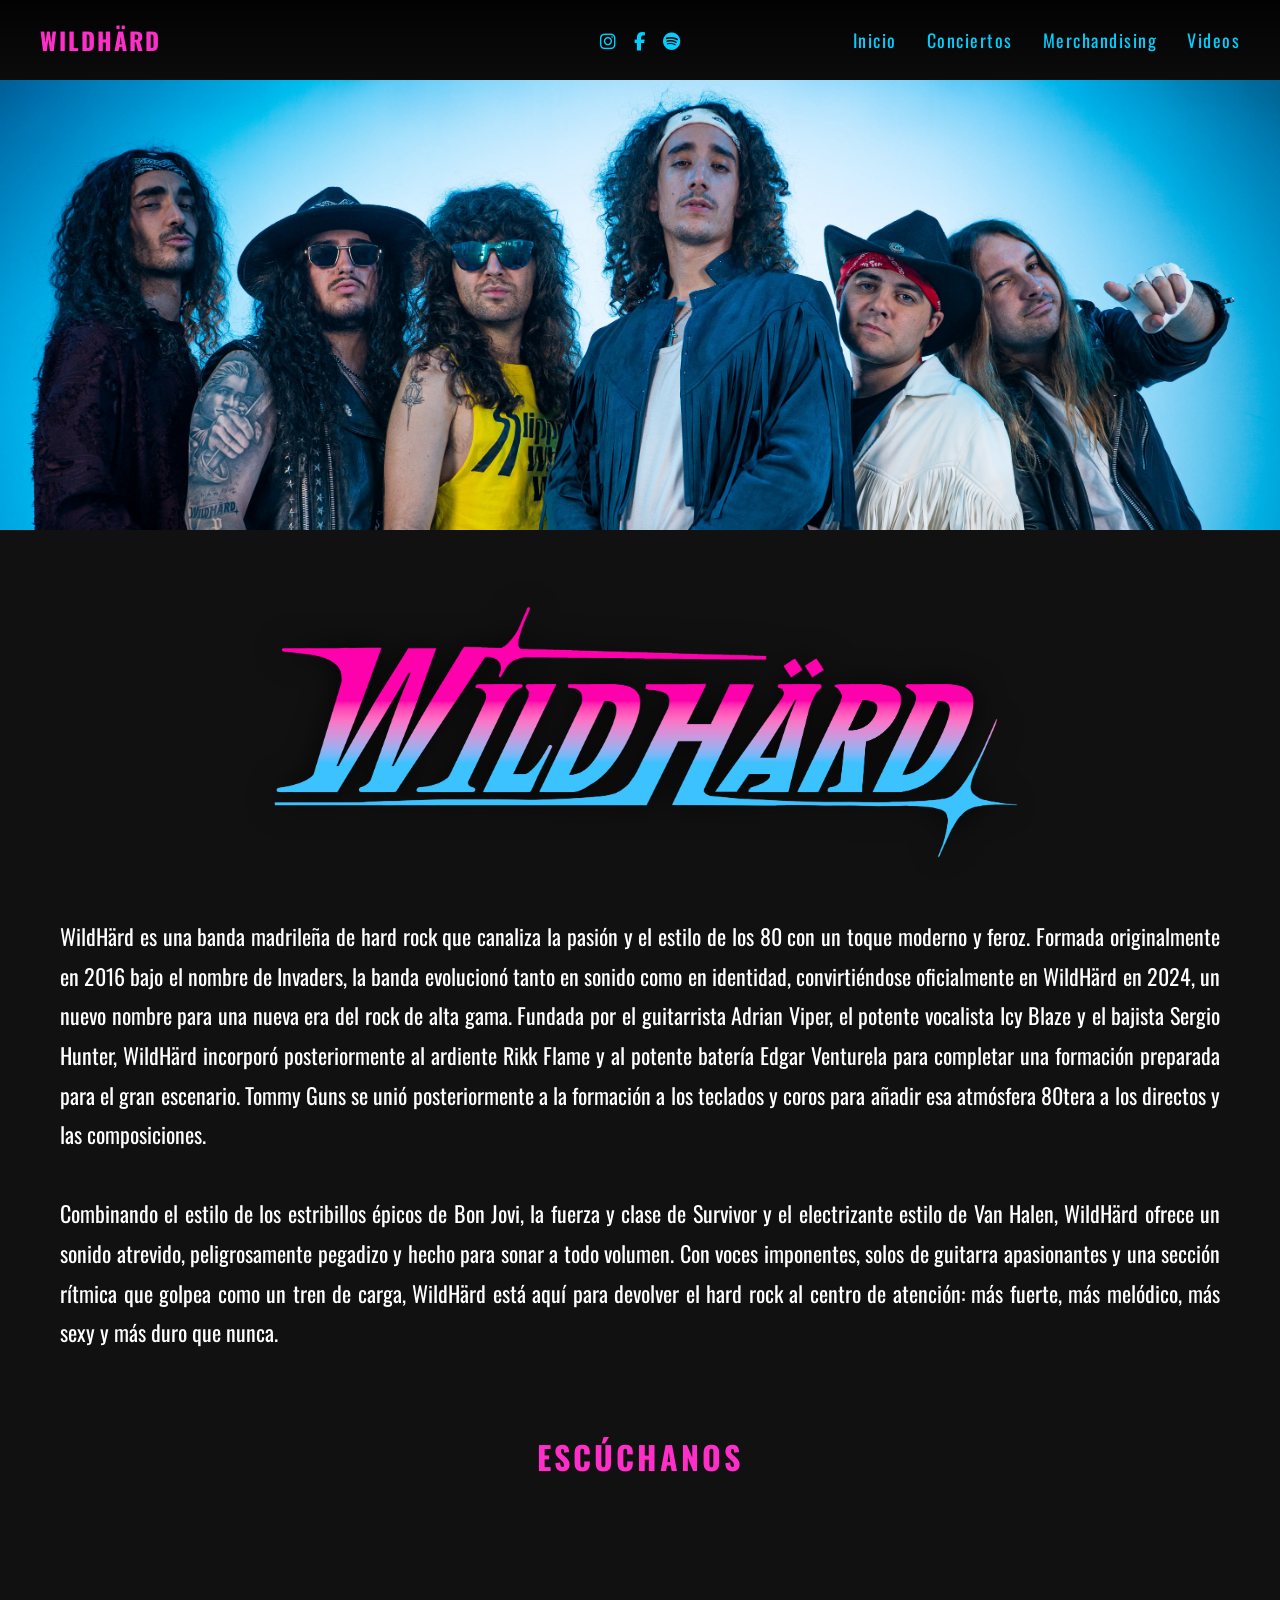
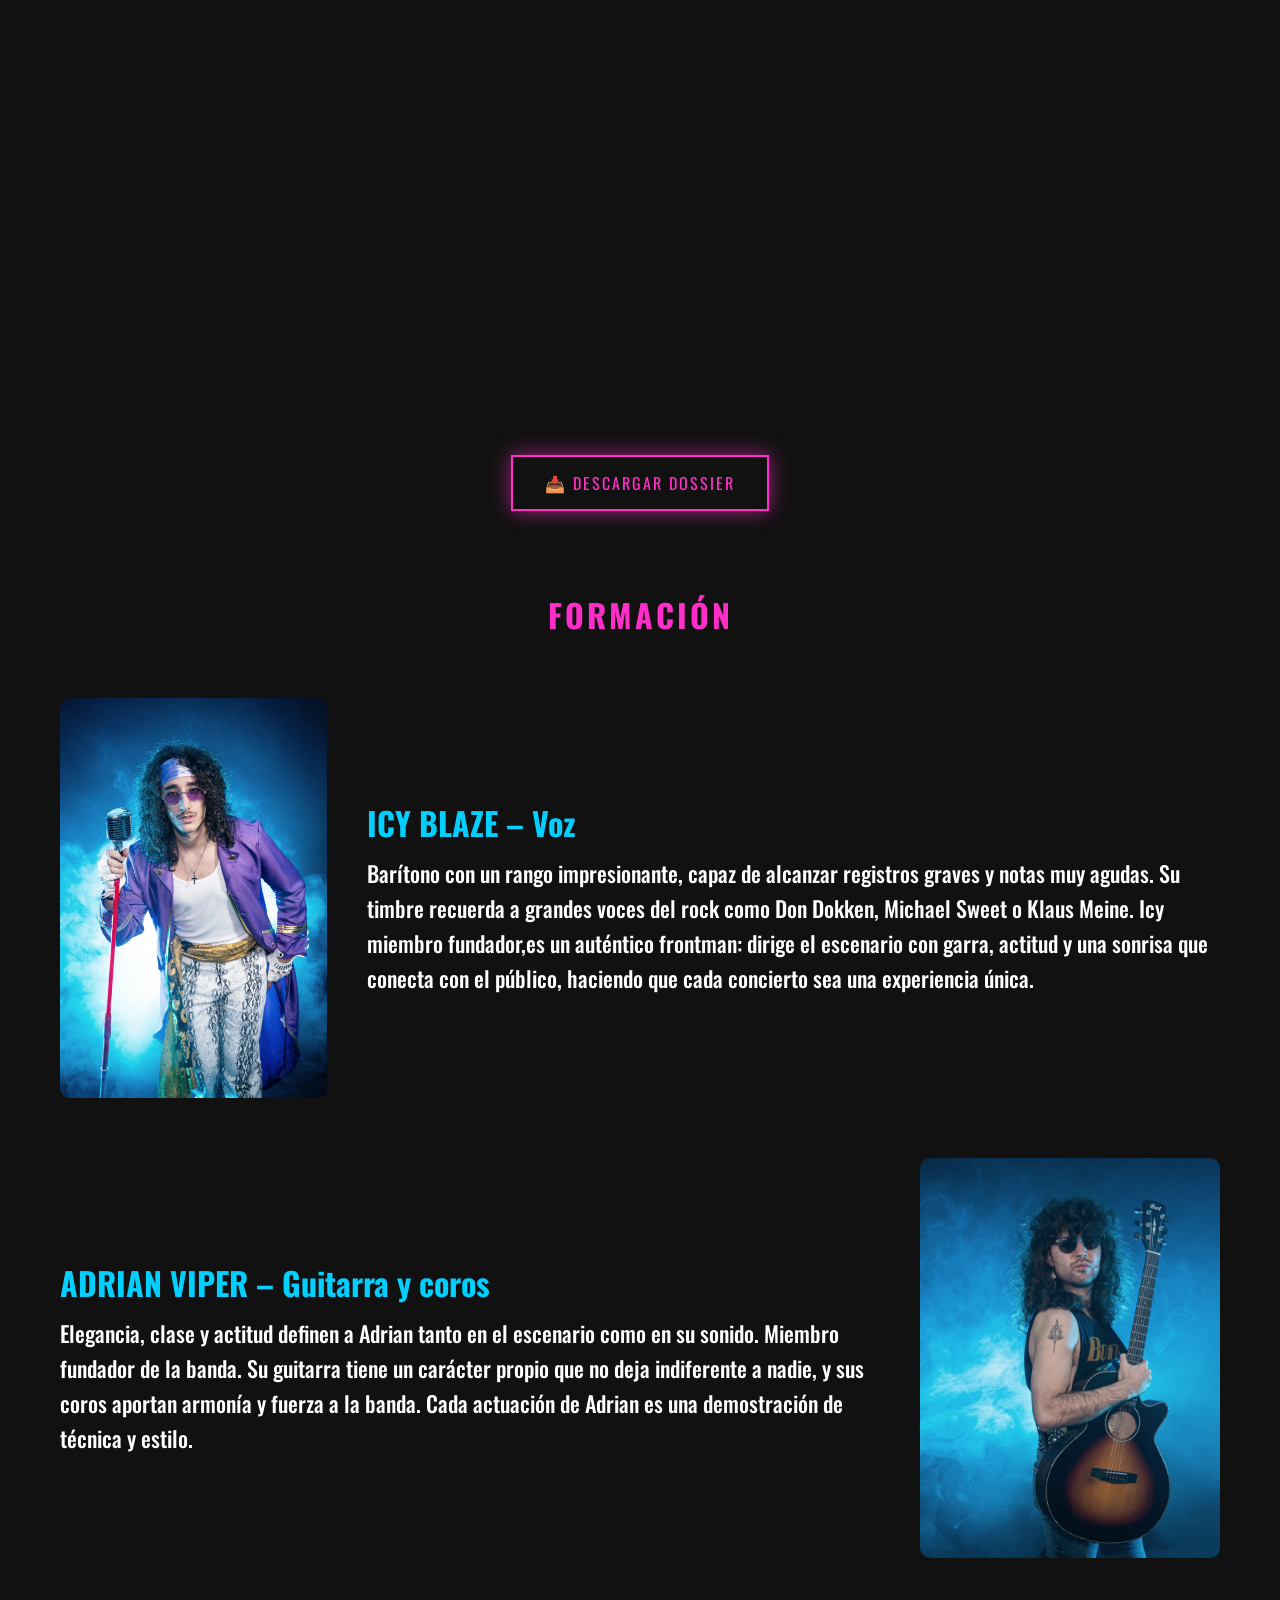
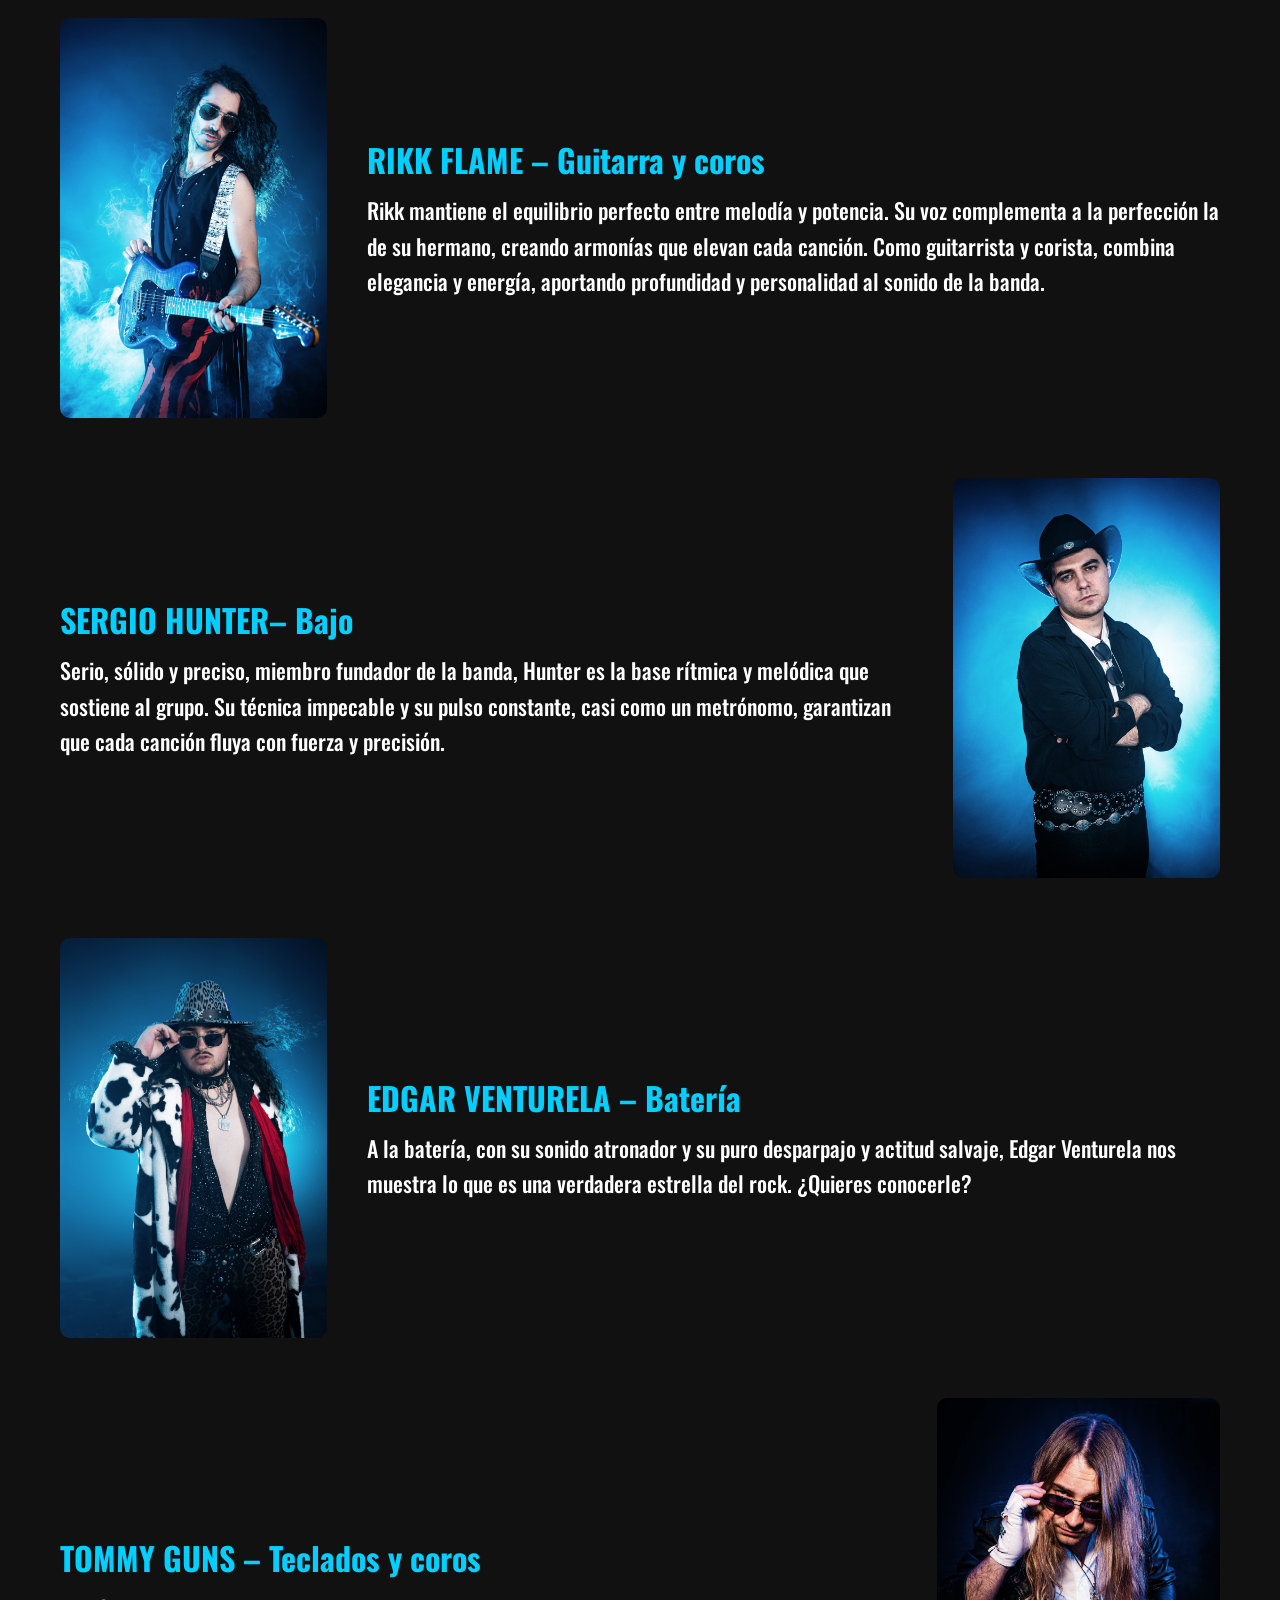
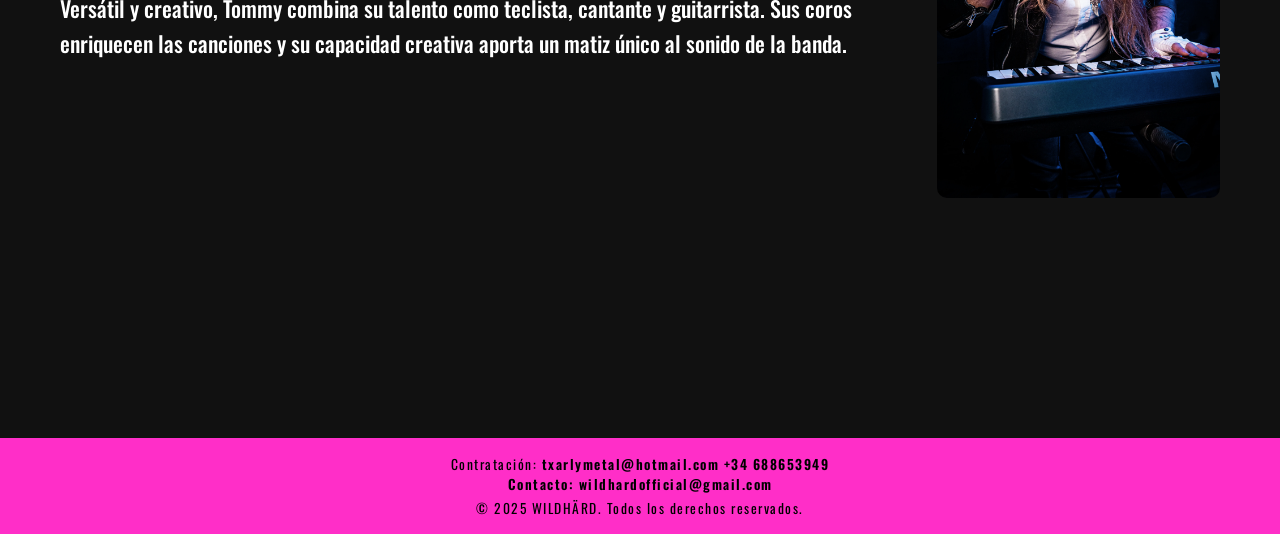
==== index.html @ 647d40c3 "OPTIMIZACIÓN FOTOS" ====
<!DOCTYPE html>
<html lang="es">
<head>
    <meta charset="UTF-8">
    <title>WildHärd | Hard Rock Melódico desde Madrid</title>
    <meta name="description" content="WildHärd es una banda madrileña de hard rock melódico con influencias de los 80. Nuevo álbum LOVE N’ LIES disponible.">
    <meta name="keywords" content="WildHärd, hard rock, rock melódico, banda española, heavy rock">
    <meta name="author" content="WildHärd">
    <meta name="viewport" content="width=device-width, initial-scale=1.0">
    <link rel="stylesheet" href="style.css">
    <link href="https://fonts.googleapis.com/css2?family=Oswald:wght@300;400;600&display=swap" rel="stylesheet">
    <link rel="stylesheet" href="https://cdnjs.cloudflare.com/ajax/libs/font-awesome/6.5.1/css/all.min.css">
</head>
<body>

<header>
     <nav class="navbar">

        <div class="logo">
            <h2>WILDHÄRD</h2>
        </div>

        <div class="nav-socials">
            <a href="https://www.instagram.com/wildhardofficial" target="_blank">
                <i class="fab fa-instagram"></i>
            </a>
            <a href="https://www.facebook.com/wildhardofficial" target="_blank">
                <i class="fab fa-facebook-f"></i>
            </a>
            <a href="https://open.spotify.com/intl-es/artist/3HBIdpcmP59kDYQdPe7354?si=B9BvG4-6R8-o7XlJXfwEGQ" target="_blank">
                <i class="fab fa-spotify"></i>
            </a>
        </div>

        <div class="burger" id="burger">☰</div>

        <ul class="menu" id="menu">
            <li><a href="index.html">Inicio</a></li>
            <li><a href="conciertos.html">Conciertos</a></li>
            <li><a href="tienda.html">Merchandising</a></li>
            <li><a href="videos.html">Videos</a></li>
        </ul>

    </nav>

    <div class="carousel">
        <img src="img\DSC01658.webp" class="active top">
        <img src="img/256_kill.webp">
        <img src="img\DSC01621.webp" class="superior">
    </div>
</header>

<main class="container">
    
    <section class="band-description">
        
        <div class="bandlogo">
            <img src="img/Logo.png" alt="">
        </div>

        <p>
            WildHärd es una banda madrileña de hard rock que canaliza la pasión y el estilo de los 80 
            con un toque moderno y feroz. Formada originalmente en 2016 bajo el nombre de Invaders, 
            la banda evolucionó tanto en sonido como en identidad, convirtiéndose oficialmente en 
            WildHärd en 2024, un nuevo nombre para una nueva era del rock de alta gama.

            Fundada por el guitarrista Adrian Viper, el potente vocalista Icy Blaze y el 
            bajista Sergio Hunter, WildHärd incorporó posteriormente al ardiente 
            Rikk Flame y al potente batería Edgar Venturela para completar una formación 
            preparada para el gran escenario. Tommy Guns se unió posteriormente a la formación a los 
            teclados y coros para añadir esa atmósfera 80tera a los directos y las composiciones.
            <br> <br>

            Combinando el estilo de los estribillos épicos de Bon Jovi, la fuerza y clase de Survivor y el 
            electrizante estilo de Van Halen, WildHärd ofrece un sonido atrevido, peligrosamente
             pegadizo y hecho para sonar a todo volumen. Con voces imponentes, solos de guitarra 
             apasionantes y una sección rítmica que golpea como un tren de carga, WildHärd está 
             aquí para devolver el hard rock al centro de atención: más fuerte, más melódico, más sexy y 
             más duro que nunca.
        </p>
    </section>

<section class="media-section">
    <h2>ESCÚCHANOS</h2>

    <div class="media-embed">
        <iframe 
            src="https://open.spotify.com/embed/album/1ao55RGwqBT262h0ZgyH9s?utm_source=generator"
            frameborder="0"
            allow="autoplay; clipboard-write; encrypted-media; fullscreen; picture-in-picture">
        </iframe>
    </div>
    <a href="img\WILDHÄRD DOSSIER.pdf" class="dossier-btn" target="_blank">
    📥 DESCARGAR DOSSIER
</a>
</section>

    <section class="members">
        <h2>FORMACIÓN</h2>

        <div class="member">
            
            <img src="img/icyblaze.webp" alt="Miembro 1">
            <div class="member-text">
                <h3>ICY BLAZE – Voz</h3>
                <p>Barítono con un rango impresionante, capaz de alcanzar registros graves y 
                    notas muy agudas. Su timbre recuerda a grandes voces del rock como 
                    Don Dokken, Michael Sweet o Klaus Meine. Icy miembro fundador,es un auténtico frontman: 
                    dirige el escenario con garra, actitud y una sonrisa que conecta con el 
                    público, haciendo que cada concierto sea una experiencia única.</p>
            </div>
        </div>

        <div class="member reverse">
            <img src="img/adrianviper.webp" alt="Icy Blaze">
            <div class="member-text">
                <h3>ADRIAN VIPER – Guitarra y coros</h3>
                <p>Elegancia, clase y actitud definen a Adrian tanto en el escenario como en su sonido. 
                    Miembro fundador de la banda. Su guitarra tiene un carácter propio que no deja indiferente a nadie, y sus coros 
                    aportan armonía y fuerza a la banda. Cada actuación de Adrian es una demostración 
                    de técnica y estilo.</p>
            </div>
        </div>

        <div class="member">
            <img src="img/rikkflame.webp" alt="Rikk Flame">
            <div class="member-text">
                <h3>RIKK FLAME – Guitarra y coros</h3>
                <p>Rikk mantiene el equilibrio perfecto entre melodía y potencia. Su voz 
                    complementa a la perfección la de su hermano, creando armonías que 
                    elevan cada canción. Como guitarrista y corista, combina elegancia y 
                    energía, aportando profundidad y personalidad al sonido de la banda.</p>
            </div>
        </div>

        <div class="member reverse">
            <img src="img/sergiohunter.webp" alt="Sergio Hunter">
            <div class="member-text">
                <h3>SERGIO HUNTER– Bajo</h3>
                <p>Serio, sólido y preciso, miembro fundador de la banda, Hunter es la base 
                    rítmica y melódica que sostiene al grupo. Su técnica impecable y su pulso
                    constante, casi como un metrónomo, garantizan que cada canción fluya con 
                    fuerza y precisión.</p>
            </div>
        </div>

         <div class="member">
            <img src="img/edgar.webp" alt="Edgar Venturela">
            <div class="member-text">
                <h3>EDGAR VENTURELA – Batería</h3>
                <p>A la batería, con su sonido atronador y su puro desparpajo y 
                actitud salvaje, Edgar Venturela nos muestra lo que es una verdadera 
                estrella del rock. ¿Quieres conocerle?</p>
            </div>
        </div>

        <div class="member reverse">
            <img src="img/tommyguns.webp" alt="Tommy Guns">
            <div class="member-text">
                <h3>TOMMY GUNS – Teclados y coros</h3>
                <p>Versátil y creativo, Tommy combina su talento como teclista, cantante y 
                    guitarrista. Sus coros enriquecen las canciones y su capacidad creativa
                     aporta un matiz único al sonido de la banda.</p>
            </div>
        </div>

       
    </section>
</main>

<script src="javascript.js"></script>
    <footer class="site-footer">
        <p>
            Contratación: 
            <a href="mailto:txarlymetal@hotmail.com">
                txarlymetal@hotmail.com
            </a>
            <a href="callto:+34 688653949">
                +34 688653949
            </a>
               <br>
             <a href="mailto:wildhardofficial@gmail.com">
                Contacto: wildhardofficial@gmail.com
            </a>
        </p>

        <p class="copyright">
            © 2025 WILDHÄRD. Todos los derechos reservados.
        </p>
    </footer>
    </body>
</html>
---- style.css ----
* {
    margin: 0;
    padding: 0;
    box-sizing: border-box;
}

img {
    max-width: 100%;
    height: auto;
}
body {
    background-color: #111;
    color: #fff;
    font-family: 'Oswald', sans-serif;

}
.container {
    max-width: 1600px;
    margin: 0 auto;
    padding: 20px 60px 60px;
}
/* NAVBAR */
.burger {
    display: none;
    font-size: 26px;
    cursor: pointer;
}
.navbar {
    position: fixed;
    top: 0;
    left: 0;
    width: 100vw;
    height: 80px;
    display: flex;
    align-items: center;
    justify-content: space-between; /* 🔑 CLAVE */
    padding: 0 40px;   /* margen visual a los lados */
    z-index: 1000;
    background: linear-gradient(
        to bottom,
        rgba(0,0,0,0.85),
        rgba(0,0,0,0.3)
    );
}

.navbar.scrolled {
    background: rgba(0,0,0,0.9);
}

header {
    padding-top: 80px;   /* MISMO valor que la navbar */
}
.navbar-logo {
    font-size: 50px;
    font-weight: 600;
    letter-spacing: 3px;
    margin-right: auto; 
    display: flex;
    align-items: center;  
         /* 🔑 lo empuja al extremo izquierdo */
}
.navbar-logo h2 {
             /* 🔑 CLAVE ABSOLUTA */
    font-size: 45px;
    letter-spacing: 3px;
    font-weight: 600;
    color: #f052c6; 
}

/* ===== SOCIAL ICONS NAVBAR ===== */
.nav-socials {
    display: flex;
    gap: 18px;
    position: absolute;
    left: 50%;
    transform: translateX(-50%);
}

.nav-socials a {
    color: #00cfff;
    font-size: 18px;
    transition: transform 0.3s ease, color 0.3s ease;
}

.nav-socials a:hover {
    color: #ff2ec8;
    transform: scale(1.25);
}
.menu {
    list-style: none;
    display: flex;
    gap: 30px;
    margin-left: 0;   /* 🔑 ESTO lo empuja a la derecha */
}

.menu li a {
    font-family: 'Oswald', sans-serif;
    text-decoration: none;
    color: #00cfff;                /* AZUL */
    font-size: 18px;
    letter-spacing: 1.5px;
    transition: color 0.3s ease, text-shadow 0.3s ease;
}

/* HOVER ROSA */
.menu li a:hover {
    color: #ff2ec8;                /* ROSA */
    text-shadow: 0 0 8px rgba(255, 46, 200, 0.8);
}

/* LINK ACTIVO (opcional) */
.menu li a.active {
    color: #ff2ec8;
}

.media-section {
    max-width: 1200px;
    margin: 80px auto;
    text-align: center;
    padding: 0 60px;
}

.media-embed {
    width: 100%;
    max-width: 1100px;
    margin: auto;
}

.media-embed iframe {
    width: 100%;
    height: 480px;
    border-radius: 12px;
    border: none;
}
.dossier-btn {
    display: inline-block;
    margin-top: 30px;
    padding: 14px 32px;
    border: 2px solid #ff2ec8;
    color: #ff2ec8;
    text-decoration: none;
    font-family: 'Oswald', sans-serif;
    letter-spacing: 2px;
    text-transform: uppercase;
    box-shadow: 0 0 20px rgba(255,46,200,0.6);
    transition: all 0.3s ease;
}

.dossier-btn:hover {
    background: #ff2ec8;
    color: #000;
    box-shadow: 0 0 30px rgba(255,46,200,0.9);
}
/* MÓVIL */
@media (max-width: 768px) {
    .media-embed {
    width: 100%;
    max-width: 430px;   /* ⬅️ MÁS ANCHO */
    padding: 0 0px;    /* aire en móviles pequeños */
}

.media-embed iframe {
    width: 230px;
    height: 400px;
    border-radius: 10px;
    border: none;
}

}

/* CAROUSEL */
.carousel {  
    height: 50vh;
    position: relative;
    overflow: hidden;
}

.carousel img {
    position: absolute;
    width: 100%;
    height: 100%;
    object-fit:cover;
    opacity: 0;
    transition: opacity 1s ease-in-out;
}

.carousel img.active {
    opacity: 1;
}
.carousel img.top {
    object-position: center 13%;
    opacity: 1;
}
.superior {
    object-position: center 20%;
    opacity: 1;
}

/* ===== TÍTULO SECCIÓN FORMACIÓN ===== */
.members h2, .media-section h2 {
    text-align: center;
    margin-bottom: 60px;
    font-size: 2rem;
    letter-spacing: 3px;
}


/* BAND DESCRIPTION */
.bandlogo {
    display: flex;
    justify-content: center;
    margin: 20px 30px 30px 40px;
}

.bandlogo img {
    max-width: 900px;   /* ajusta según el tamaño del logo */
    width: 100%;
    height: auto;
    filter: drop-shadow(0 0 15px rgba(0,0,0,0.8));
}

.band-description {
    max-width: 1500px;
    margin: 40px auto;
    text-align: justify;
    font-size: 22px;
    line-height: 1.8;
}

/* MEMBERS */
.members {
    max-width: 1500px;
    margin: 0 auto 100px;
}

.member {
    display: flex;
    align-items: center;
    margin: 60px 0;
    gap: 40px;
    justify-content: center;
}

.member.reverse {
    flex-direction: row-reverse;
}

.member img {
    width: 300px;
    height: 400px;
    object-fit: cover;
    filter: grayscale(20%);
    border-radius: 10px;
    transition: transform 0.4s ease, box-shadow 0.4s ease;
}
/* ===== IMÁGENES MIEMBROS ===== */

/* Hover */
.member img:hover {
    transform: scale(1.07);
    box-shadow: 
        0 0 15px rgba(0, 207, 255, 0.6),
        0 0 30px rgba(255, 46, 200, 0.4);
}

@media (max-width: 768px) {

    .member {
        flex-direction: column;
        text-align: center;
    }

    .member.reverse {
        flex-direction: column;
    }

    .member img {
        width: 220px;
        margin-bottom: 20px;
    }
}

.member-text h3 {
    font-size: 32px;
    margin-bottom: 10px;
     color: #00cfff;
}

.member-text p {
    font-weight: 500;
    line-height: 1.6;
    font-size: 22px;
    
}
/*MOBILE */

@media (max-width: 768px) {
    .member,
    .member.reverse {
        flex-direction: column;
        text-align: center;
    }

    .member img {
        width: 220px;
        height: 220px;
    }


}

/* ===== MERCH ===== */
.merch-section {
    text-align: center;
    margin-bottom: 100px;
}

.merch-grid {
    display: grid;
    grid-template-columns: repeat(3, 1fr);
    gap: 30px;
    margin-top: 40px;
}

.merch-grid a {
    position: relative;  
    display: block;
    overflow: hidden;
    border-radius: 10px;
}
.price {
    position: absolute;
    top: 14px;
    right: 14px;
    background: rgba(0, 0, 0, 0.85);
    color: #ff2ec8;
    font-family: 'Oswald', sans-serif;
    font-size: 0.95rem;
    padding: 6px 12px;
    border: 2px solid #ff2ec8;
    border-radius: 20px;
    letter-spacing: 1px;
    z-index: 3;
    box-shadow: 0 0 10px rgba(255, 46, 200, 0.6);
}
.overlay {
    position: absolute;
    inset: 0;
    background: rgba(0, 0, 0, 0.75);
    display: flex;
    align-items: center;
    justify-content: center;
    color: #ff2ec8;
    font-family: 'Oswald', sans-serif;
    font-size: 1rem;
    letter-spacing: 2px;
    opacity: 0;
    transition: opacity 0.3s ease;
    z-index: 2;
}

/* Hover */
.merch-grid a:hover .overlay {
    opacity: 1;
}
.merch-grid img {
    width: 100%;
    height: 100%;
    object-fit: cover;
    transition: transform 0.4s ease, box-shadow 0.4s ease;
}

/* Hover brutal */
.merch-grid a:hover img {
    transform: scale(1.08);
    box-shadow:
        0 0 20px rgba(255, 46, 200, 0.6),
        0 0 35px rgba(0, 207, 255, 0.4);
}

/* Responsive */
@media (max-width: 1024px) {
    .merch-grid {
        grid-template-columns: repeat(2, 1fr);
    }
}

@media (max-width: 600px) {
    .merch-grid {
        grid-template-columns: 1fr;
    }
}

/* ===== VIDEOS ===== */
.video-section {
    text-align: center;
    margin-bottom: 100px;
}

.video-grid {
    display: grid;
    grid-template-columns: repeat(3, 1fr);
    gap: 30px;
    margin-top: 40px;
}

.video-card {
    position: relative;
    overflow: hidden;
    cursor: pointer;
    transition: transform 0.3s ease, box-shadow 0.3s ease;
}

.video-card img {
    width: 100%;
    display:flex;
    transition: transform 0.3s ease;
}

.video-card:hover img {
    transform: scale(1.05);
    box-shadow: 0 0 20px rgba(255, 0, 150, 0.6); /* efecto glow rosa/rockero */
}

.video-card a{
    text-decoration: none
}

.video-card p {
    text-align: center;
    margin-top: 0.5rem;
    font-weight: 500;
    color: #fff;
    text-decoration: none;
}
/* Responsive */
@media (max-width: 1024px) {
    .video-grid { grid-template-columns: repeat(2, 1fr); }
}
@media (max-width: 600px) {
    .video-grid { grid-template-columns: 1fr; }
}


/* ===== FOOTER ===== */
/* ===== FOOTER FULL WIDTH ===== */
.site-footer {
    width: 100%;
    background: #ff2ec8;
    color: #000;
    text-align: center;
    padding: 12px 10px;      /* más fino */
    font-family: 'Oswald', sans-serif;
    letter-spacing: 1.5px;
    margin-top: 80px;
}

.site-footer p {
    margin: 4px 0;          /* menos aire vertical */
    font-size: 0.85rem;
}

.site-footer a {
    color: #000;
    font-weight: 600;
    text-decoration: none;
    transition: color 0.3s ease, text-shadow 0.3s ease;
}

.site-footer a:hover {
    color: #fff;
    text-shadow: 0 0 6px rgba(255, 255, 255, 0.6);
    box-shadow: 0 -2px 15px rgba(255, 46, 200, 0.6);
}
/* MOBILE NAV */
@media (max-width: 768px) {
    .menu {
        position: absolute;
        top: 100%;
        right: 0;
        width: 100%;
        background: #000;
        flex-direction: column;
        align-items: center;
        gap: 20px;
        padding: 30px 0;
        display: none;
    }

    .menu.active {
        display: flex;
    }

    .burger {
        display: block;
        margin-left: auto;
    }
      .nav-socials {
        display: flex !important;
        gap: 15px;
        margin-left: 10vw;
    }
}
@media (max-width: 1024px) {
    .logo h2 {
        font-size: 34px;
    }

    .menu {
        gap: 20px;
    }

    .menu li a {
        font-size: 16px;
    }

    .nav-socials a {
        font-size: 18px;
    }
}
@media (max-width: 768px) {

    .navbar {
        padding: 0 20px;
    }

    /* Ocultamos menú y redes */
    .menu,
    .nav-socials {
        display: none;
    }

    /* Burger visible */
    .burger {
        display: block;
        margin-left: auto;
        font-size: 28px;
        color: #00cfff;
        cursor: pointer;
    }

    .logo h2 {
        font-size: 30px;
    }

    /* MENU DESPLEGABLE */
    .menu.active {
        position: absolute;
        top: 80px;
        left: 0;
        width: 100%;
        background: rgba(0,0,0,0.95);
        flex-direction: column;
        align-items: center;
        gap: 20px;
        padding: 30px 0;
        display: flex;
    }

    .menu.active + .nav-socials {
        display: flex;
        justify-content: center;
        gap: 25px;
        padding-bottom: 20px;
    }
}
/* CONCIERTOS */
.concert-grid {
    display: grid;
    grid-template-columns: repeat(3, 1fr);
    gap: 30px;
}

.concert-card {
    position: relative;
    background: #111;
    overflow: hidden;
    border-radius: 6px;
    aspect-ratio: 2 / 3;   /* 🔑 MISMO FORMATO CARTEL */
    transition: transform 0.4s ease, box-shadow 0.4s ease;

}
.concert-link {
    text-decoration: none;
    color: inherit;
}
/* Overlay */
.concert-overlay {
    position: absolute;
    inset: 0;
    background: rgba(0, 0, 0, 0.75);
    display: flex;
    align-items: center;
    justify-content: center;
    opacity: 0;
    transition: opacity 0.3s ease;
}

/* Texto */
.concert-overlay span {
    padding: 14px 28px;
    border: 2px solid #ff2ec8;
    color: #ff2ec8;
    font-family: 'Oswald', sans-serif;
    letter-spacing: 2px;
    font-size: 1rem;
    text-transform: uppercase;
    box-shadow: 0 0 15px rgba(255, 46, 200, 0.6);
    background: rgba(0,0,0,0.6);
}

/* Hover */
.concert-card:hover .concert-overlay {
    opacity: 1;
}
.concert-card img {
    width: 100%;
    height: 100%;
    object-fit: cover;
    display: block;
}
.concert-card:hover {
    transform: scale(1.05);
    box-shadow: 0 20px 40px rgba(0,0,0,0.7);
}
.album-info {
    max-width: 900px;
    margin: 0 auto 30px;
    text-align: center;
    color: #eaeaea;
    font-size: 1.2rem;
    line-height: 1.8;
}

.album-info p {
    margin-bottom: 20px;
}

.album-info a {
    color: #00cfff;
    text-decoration: none;
    font-weight: 600;
    transition: color 0.3s ease;
}

.album-info a:hover {
    color: #ff2ec8;
}

.album-info .highlight {
    font-size: 1.1rem;
    font-weight: 600;
    color: #ffffff;
}
/* ===== H1 ROSA (TODAS LAS PÁGINAS) ===== */
h1,h2 {
    color: #ff2ec8;
    font-family: 'Oswald', sans-serif;
    letter-spacing: 2px;
}
/* LOVE N' LIES resaltado dentro del texto */
.album-name {
    font-weight: 700;
    background: linear-gradient(90deg, #ff2ec8, #00cfff);
    -webkit-background-clip: text;
    -webkit-text-fill-color: transparent;
}

/* Línea separadora con glow */
.glow-divider {
    width: 120px;
    height: 3px;
    margin: 25px auto 35px;
    background: linear-gradient(90deg, #ff2ec8, #00cfff);
    box-shadow: 0 0 15px rgba(255, 46, 200, 0.8);
    border-radius: 10px;
}

@media (max-width: 1024px) {
    .concert-grid {
        grid-template-columns: repeat(2, 1fr);
    }

    .concert-card img {
        height: 380px;
    }
}
@media (max-width: 600px) {
    .concert-grid {
        grid-template-columns: 1fr;
    }

    .concert-card img {
        height: 320px;
    }
}
@media (max-width: 600px) {
    .album-info {
        font-size: 0.95rem;
        padding: 0 10px;
    }

    .album-info .highlight {
        font-size: 1rem;
    }
}
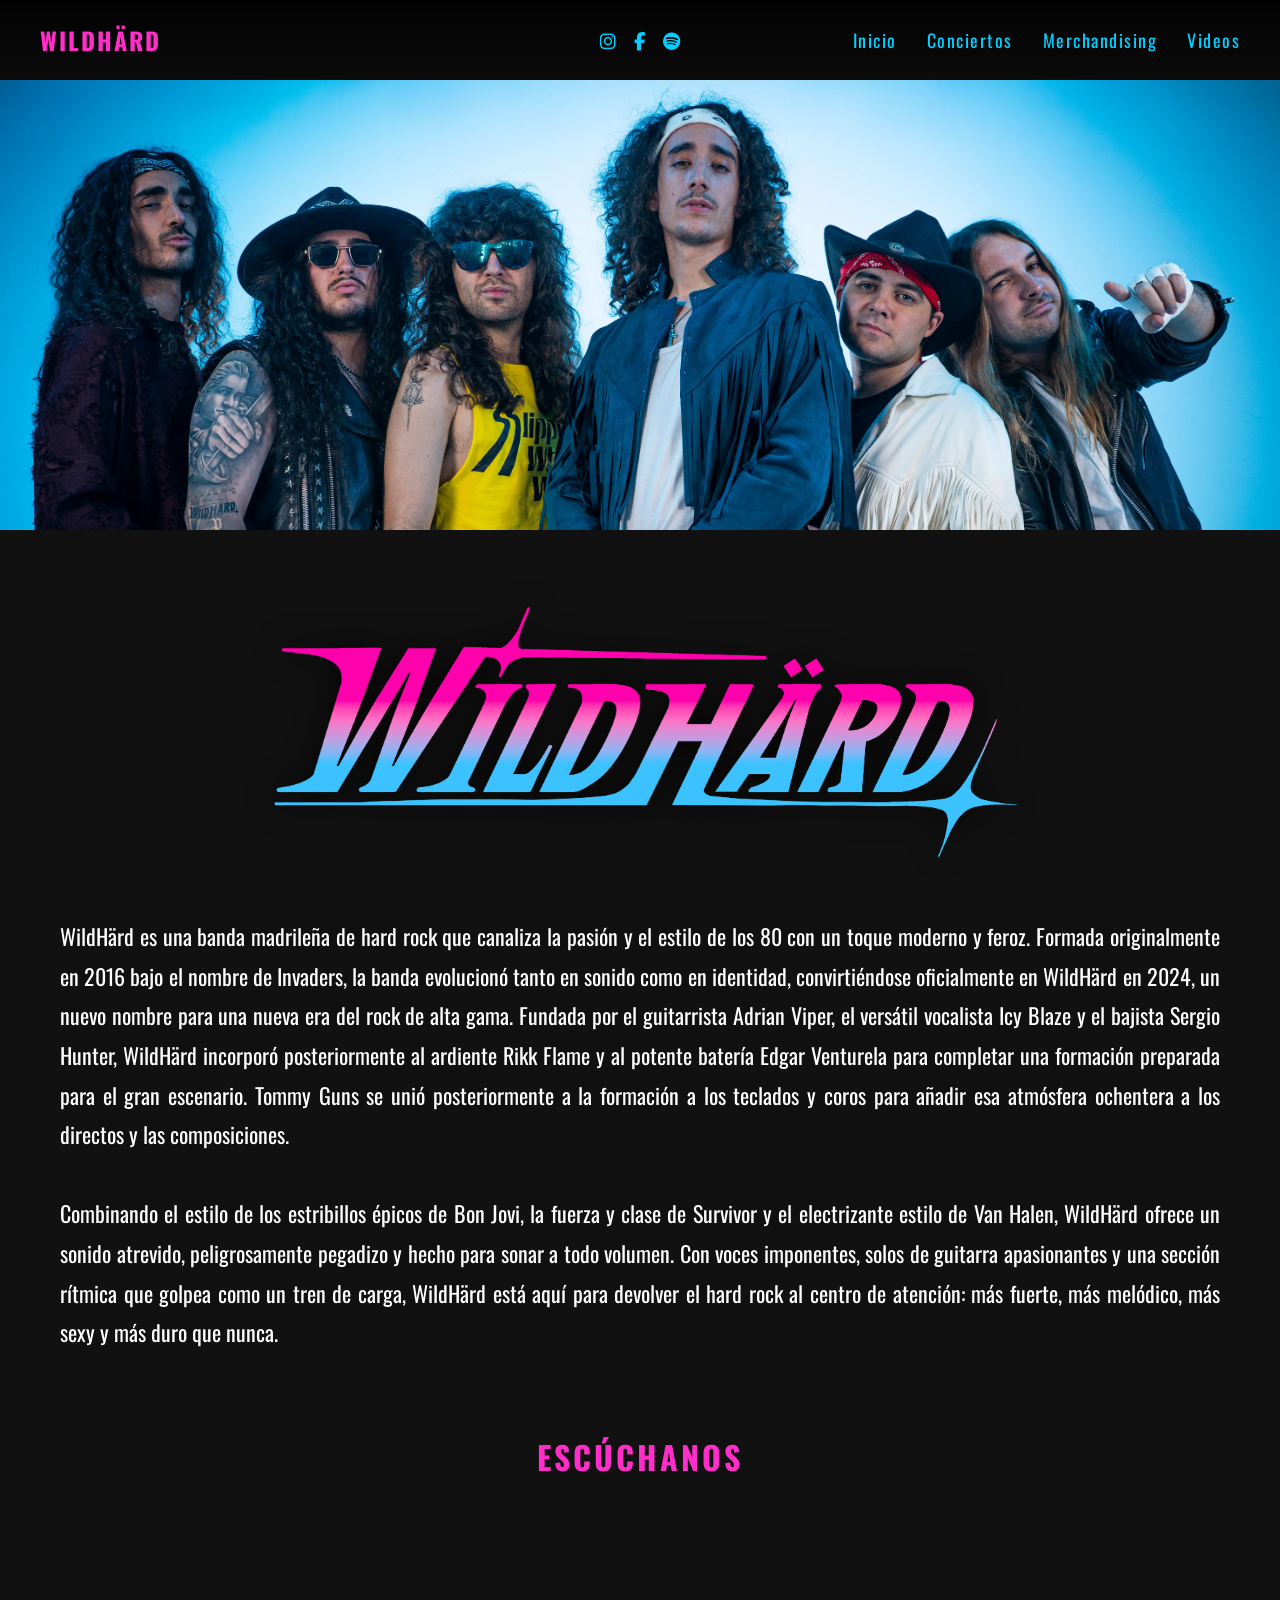
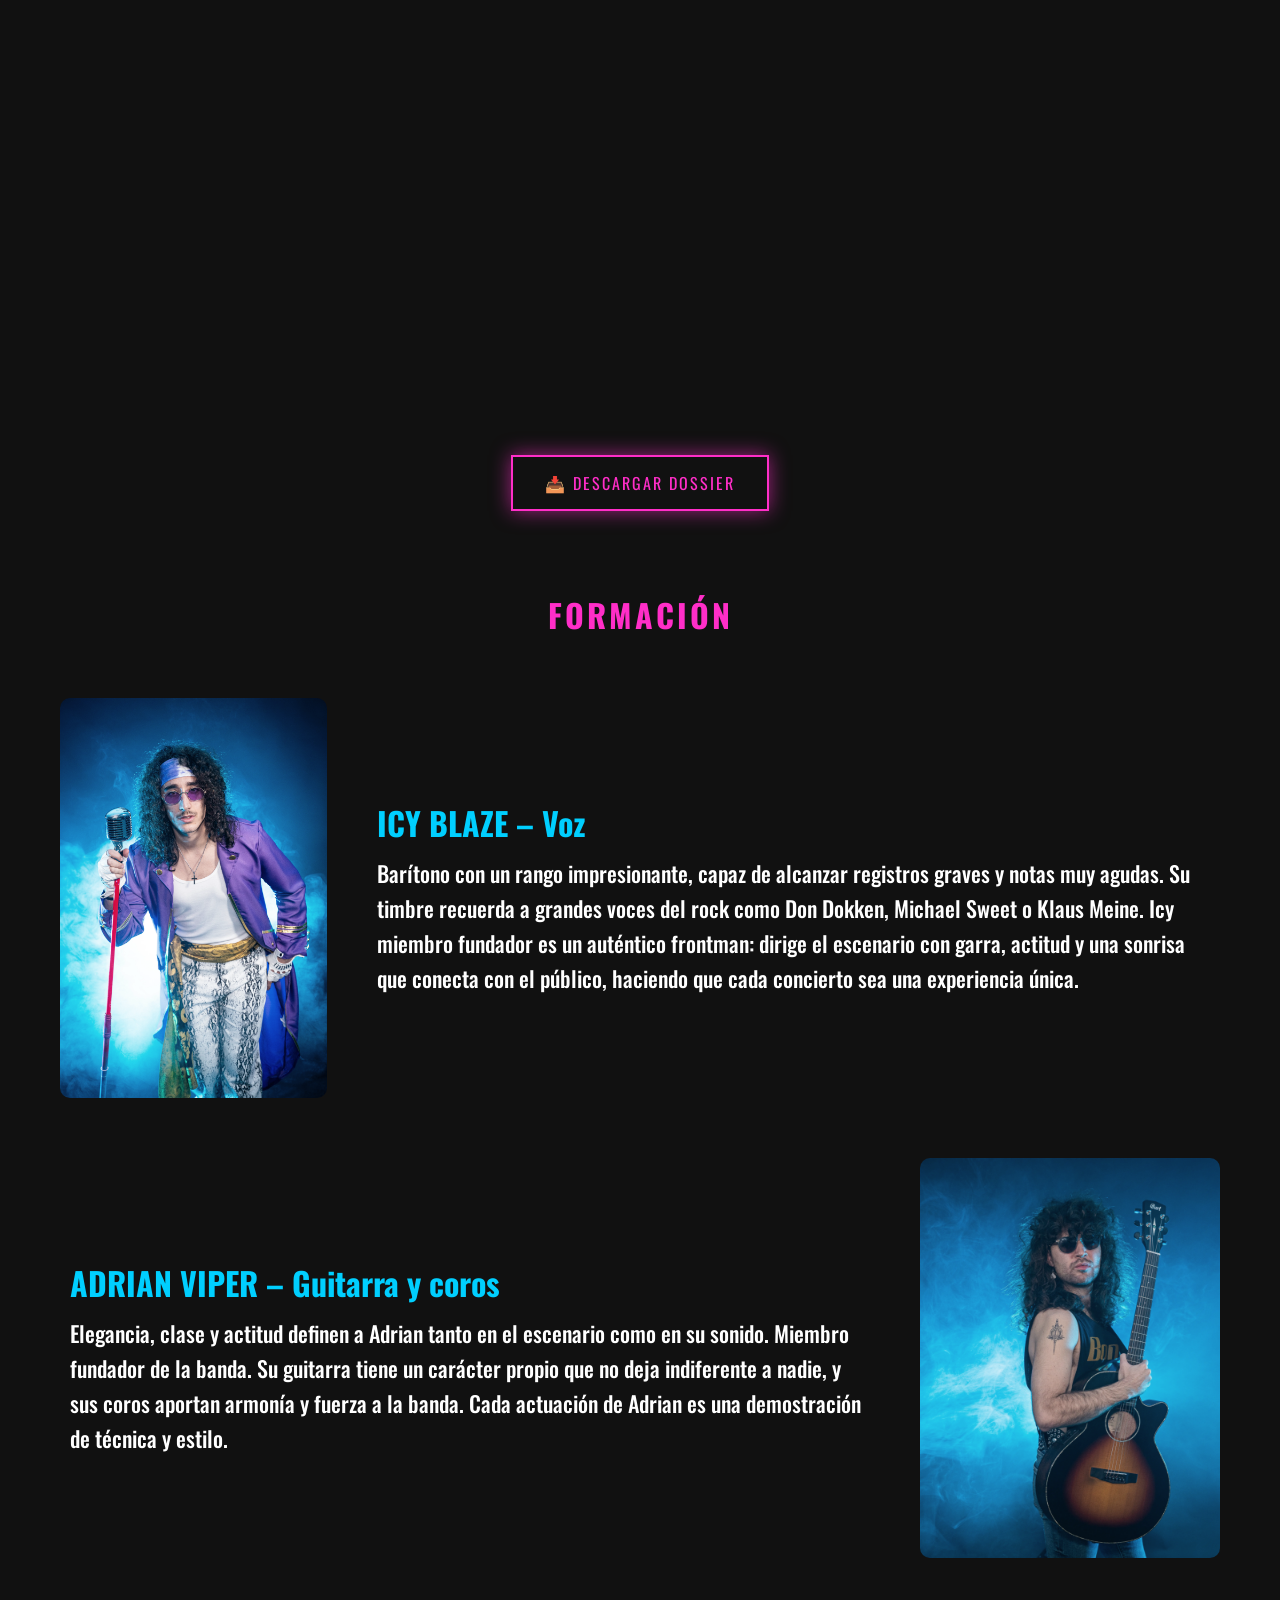
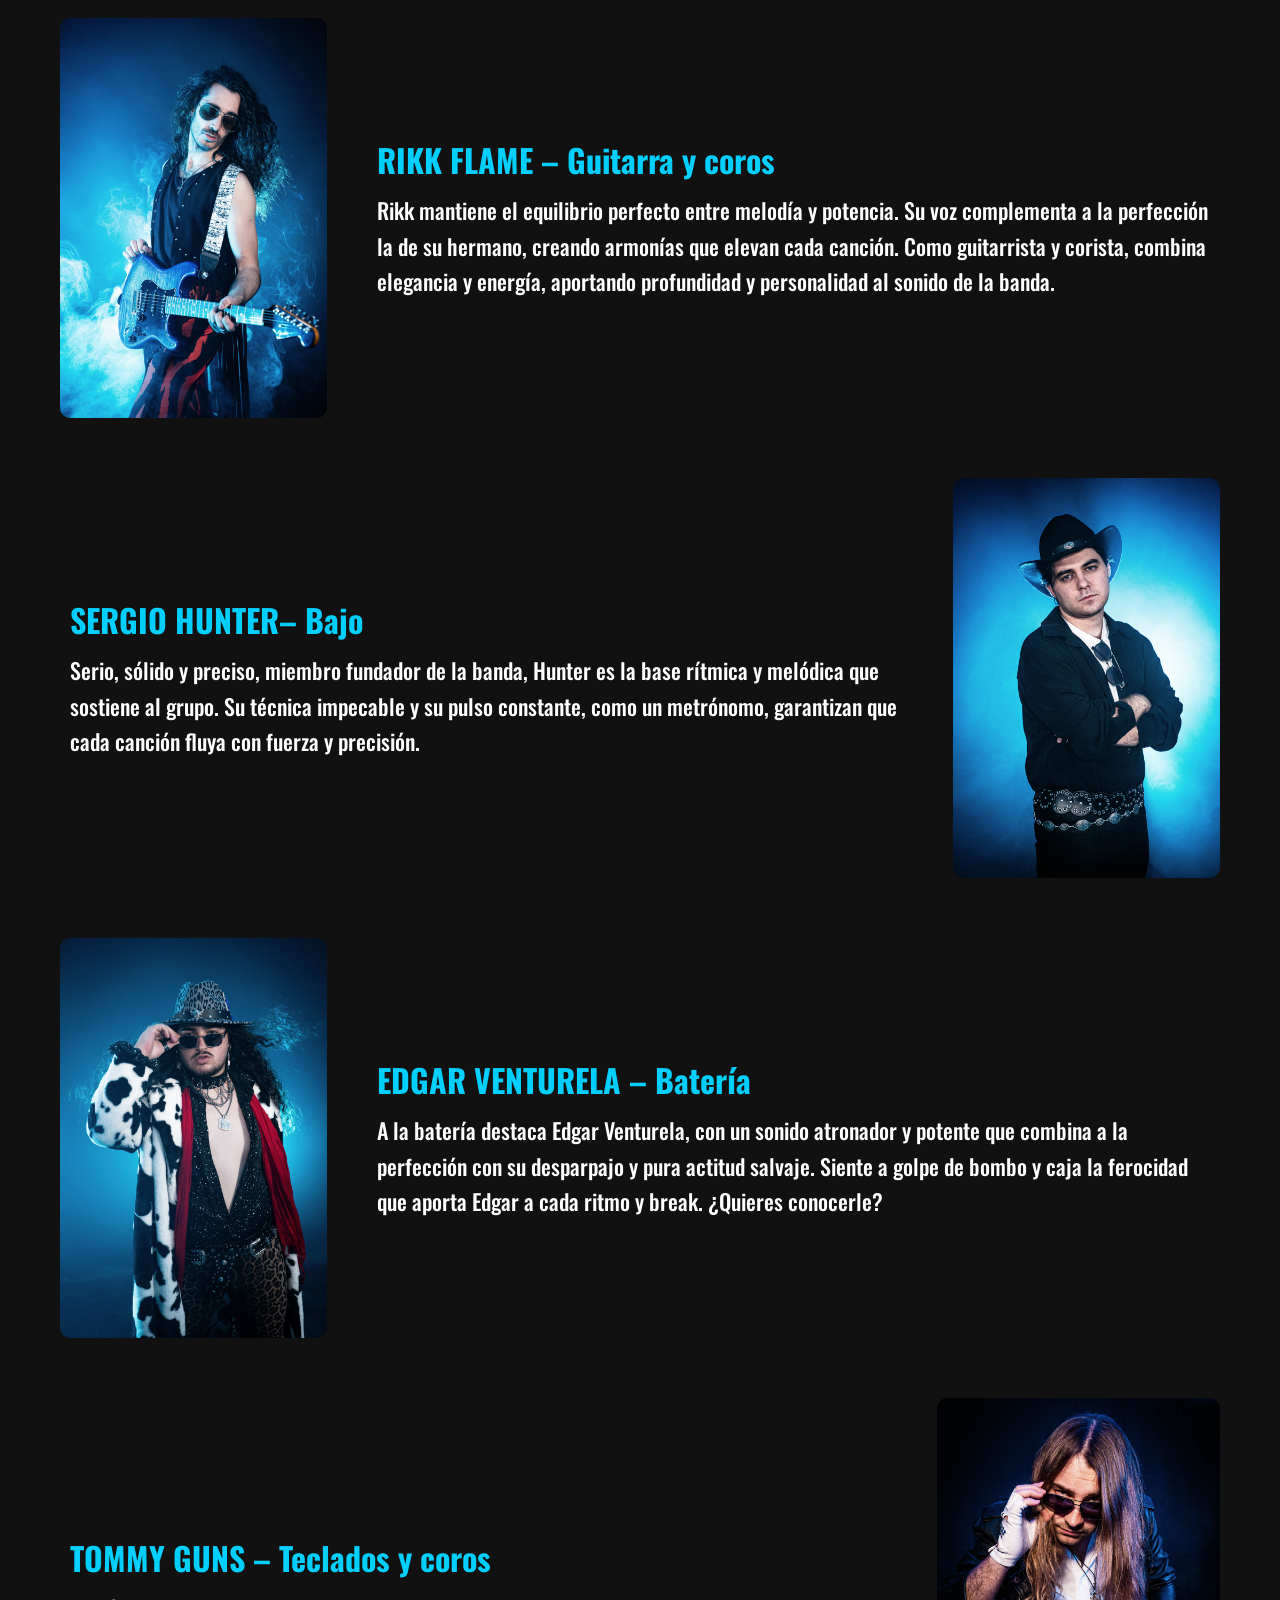
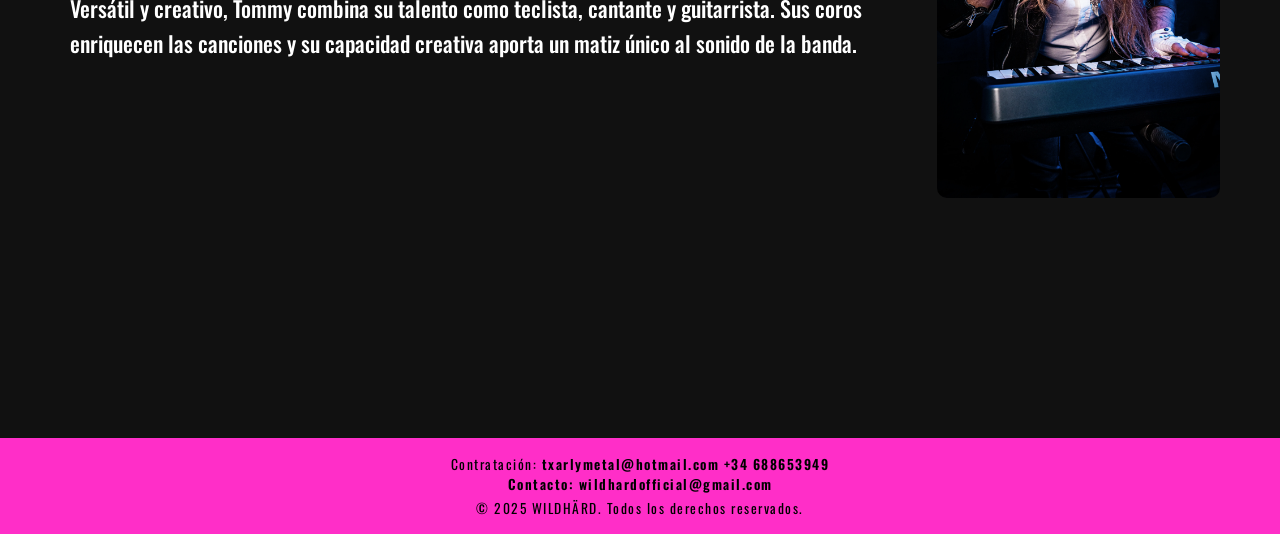
==== commit 8f2ba171: "cambios icono y ortografia y enlaces de los miembros" ====
--- a/index.html
+++ b/index.html
@@ -2,7 +2,7 @@
 <html lang="es">
 <head>
     <meta charset="UTF-8">
-    <title>WildHärd | Hard Rock Melódico desde Madrid</title>
+    <title>WildHärd Official Site | Hard Rock Melódico desde Madrid</title>
     <meta name="description" content="WildHärd es una banda madrileña de hard rock melódico con influencias de los 80. Nuevo álbum LOVE N’ LIES disponible.">
     <meta name="keywords" content="WildHärd, hard rock, rock melódico, banda española, heavy rock">
     <meta name="author" content="WildHärd">
@@ -27,7 +27,7 @@
             <a href="https://www.facebook.com/wildhardofficial" target="_blank">
                 <i class="fab fa-facebook-f"></i>
             </a>
-            <a href="https://open.spotify.com/intl-es/artist/3HBIdpcmP59kDYQdPe7354?si=B9BvG4-6R8-o7XlJXfwEGQ" target="_blank">
+            <a href="https://open.spotify.com/intl-es/artist/3HBIdpcmP59kDYQdPe7354?si=cLyb7bf_Ti2U7myqOc367A" target="_blank">
                 <i class="fab fa-spotify"></i>
             </a>
         </div>
@@ -64,11 +64,11 @@
             la banda evolucionó tanto en sonido como en identidad, convirtiéndose oficialmente en 
             WildHärd en 2024, un nuevo nombre para una nueva era del rock de alta gama.
 
-            Fundada por el guitarrista Adrian Viper, el potente vocalista Icy Blaze y el 
+            Fundada por el guitarrista Adrian Viper, el versátil vocalista Icy Blaze y el 
             bajista Sergio Hunter, WildHärd incorporó posteriormente al ardiente 
             Rikk Flame y al potente batería Edgar Venturela para completar una formación 
             preparada para el gran escenario. Tommy Guns se unió posteriormente a la formación a los 
-            teclados y coros para añadir esa atmósfera 80tera a los directos y las composiciones.
+            teclados y coros para añadir esa atmósfera ochentera a los directos y las composiciones.
             <br> <br>
 
             Combinando el estilo de los estribillos épicos de Bon Jovi, la fuerza y clase de Survivor y el 
@@ -90,29 +90,31 @@
             allow="autoplay; clipboard-write; encrypted-media; fullscreen; picture-in-picture">
         </iframe>
     </div>
-    <a href="img\WILDHÄRD DOSSIER.pdf" class="dossier-btn" target="_blank">
-    📥 DESCARGAR DOSSIER
-</a>
+         <a href="img\WILDHÄRD DOSSIER.pdf" class="dossier-btn" target="_blank">
+            📥 DESCARGAR DOSSIER
+        </a>
 </section>
 
     <section class="members">
         <h2>FORMACIÓN</h2>
 
+        <a href="https://www.youtube.com/@IcyBlazeofficial" target="_blank" class="member-link">
         <div class="member">
-            
-            <img src="img/icyblaze.webp" alt="Miembro 1">
+            <img src="img/icyblaze.webp" alt="Icy Blaze">
             <div class="member-text">
                 <h3>ICY BLAZE – Voz</h3>
                 <p>Barítono con un rango impresionante, capaz de alcanzar registros graves y 
                     notas muy agudas. Su timbre recuerda a grandes voces del rock como 
-                    Don Dokken, Michael Sweet o Klaus Meine. Icy miembro fundador,es un auténtico frontman: 
+                    Don Dokken, Michael Sweet o Klaus Meine. Icy miembro fundador es un auténtico frontman: 
                     dirige el escenario con garra, actitud y una sonrisa que conecta con el 
                     público, haciendo que cada concierto sea una experiencia única.</p>
             </div>
         </div>
-
+        </a>
+
+       <a href="https://www.instagram.com/adrianviper_/" target="_blank" class="member-link">
         <div class="member reverse">
-            <img src="img/adrianviper.webp" alt="Icy Blaze">
+            <img src="img/adrianviper.webp" alt="Adrian Viper">
             <div class="member-text">
                 <h3>ADRIAN VIPER – Guitarra y coros</h3>
                 <p>Elegancia, clase y actitud definen a Adrian tanto en el escenario como en su sonido. 
@@ -121,39 +123,49 @@
                     de técnica y estilo.</p>
             </div>
         </div>
-
+       </a> 
+
+    <a href="https://www.youtube.com/@rikkflame" target="_blank" class="member-link">
         <div class="member">
             <img src="img/rikkflame.webp" alt="Rikk Flame">
             <div class="member-text">
-                <h3>RIKK FLAME – Guitarra y coros</h3>
-                <p>Rikk mantiene el equilibrio perfecto entre melodía y potencia. Su voz 
-                    complementa a la perfección la de su hermano, creando armonías que 
-                    elevan cada canción. Como guitarrista y corista, combina elegancia y 
-                    energía, aportando profundidad y personalidad al sonido de la banda.</p>
-            </div>
-        </div>
-
+            <h3>RIKK FLAME – Guitarra y coros</h3>
+                <p>
+                Rikk mantiene el equilibrio perfecto entre melodía y potencia. Su voz 
+                complementa a la perfección la de su hermano, creando armonías que 
+                elevan cada canción. Como guitarrista y corista, combina elegancia y 
+                energía, aportando profundidad y personalidad al sonido de la banda.
+              </p>
+            </div>
+        </div>
+    </a>
+
+    <a href="" target="_blank" class="member-link">
         <div class="member reverse">
             <img src="img/sergiohunter.webp" alt="Sergio Hunter">
             <div class="member-text">
                 <h3>SERGIO HUNTER– Bajo</h3>
                 <p>Serio, sólido y preciso, miembro fundador de la banda, Hunter es la base 
                     rítmica y melódica que sostiene al grupo. Su técnica impecable y su pulso
-                    constante, casi como un metrónomo, garantizan que cada canción fluya con 
+                    constante, como un metrónomo, garantizan que cada canción fluya con 
                     fuerza y precisión.</p>
             </div>
         </div>
-
-         <div class="member">
+        </a>
+
+        <a href="https://www.instagram.com/edgarventurela_/" target="_blank" class="member-link">
+        <div class="member">
             <img src="img/edgar.webp" alt="Edgar Venturela">
             <div class="member-text">
                 <h3>EDGAR VENTURELA – Batería</h3>
-                <p>A la batería, con su sonido atronador y su puro desparpajo y 
-                actitud salvaje, Edgar Venturela nos muestra lo que es una verdadera 
-                estrella del rock. ¿Quieres conocerle?</p>
-            </div>
-        </div>
-
+                <p>A la batería destaca Edgar Venturela, con un sonido atronador y potente que combina a la perfección con su desparpajo
+                     y pura actitud salvaje. Siente a golpe de bombo y caja la ferocidad que aporta Edgar a cada ritmo y break.
+                     ¿Quieres conocerle?</p>
+            </div>
+        </div>
+        </a>
+
+        <a href="https://www.instagram.com/mr_tommy_guns/" target="_blank" class="member-link">
         <div class="member reverse">
             <img src="img/tommyguns.webp" alt="Tommy Guns">
             <div class="member-text">
@@ -163,6 +175,7 @@
                      aporta un matiz único al sonido de la banda.</p>
             </div>
         </div>
+        </a>
 
        
     </section>
--- a/style.css
+++ b/style.css
@@ -157,7 +157,9 @@
     .media-embed {
     width: 100%;
     max-width: 430px;   /* ⬅️ MÁS ANCHO */
-    padding: 0 0px;    /* aire en móviles pequeños */
+    padding: 0 0px; 
+    justify-content: center;   /* aire en móviles pequeños */
+    
 }
 
 .media-embed iframe {
@@ -165,6 +167,8 @@
     height: 400px;
     border-radius: 10px;
     border: none;
+    justify-content: center;
+    margin-right: 0px;
 }
 
 }
@@ -253,6 +257,20 @@
     filter: grayscale(20%);
     border-radius: 10px;
     transition: transform 0.4s ease, box-shadow 0.4s ease;
+}
+.member-link {
+    text-decoration: none;
+    color: inherit;
+    display: block;
+}
+
+.member-link:hover .member {
+    transform: scale(1.02);
+    box-shadow: 0 15px 30px rgba(255, 46, 200, 0.35);
+    padding: 0px;
+}
+.member-text {
+    padding: 10px;
 }
 /* ===== IMÁGENES MIEMBROS ===== */
 
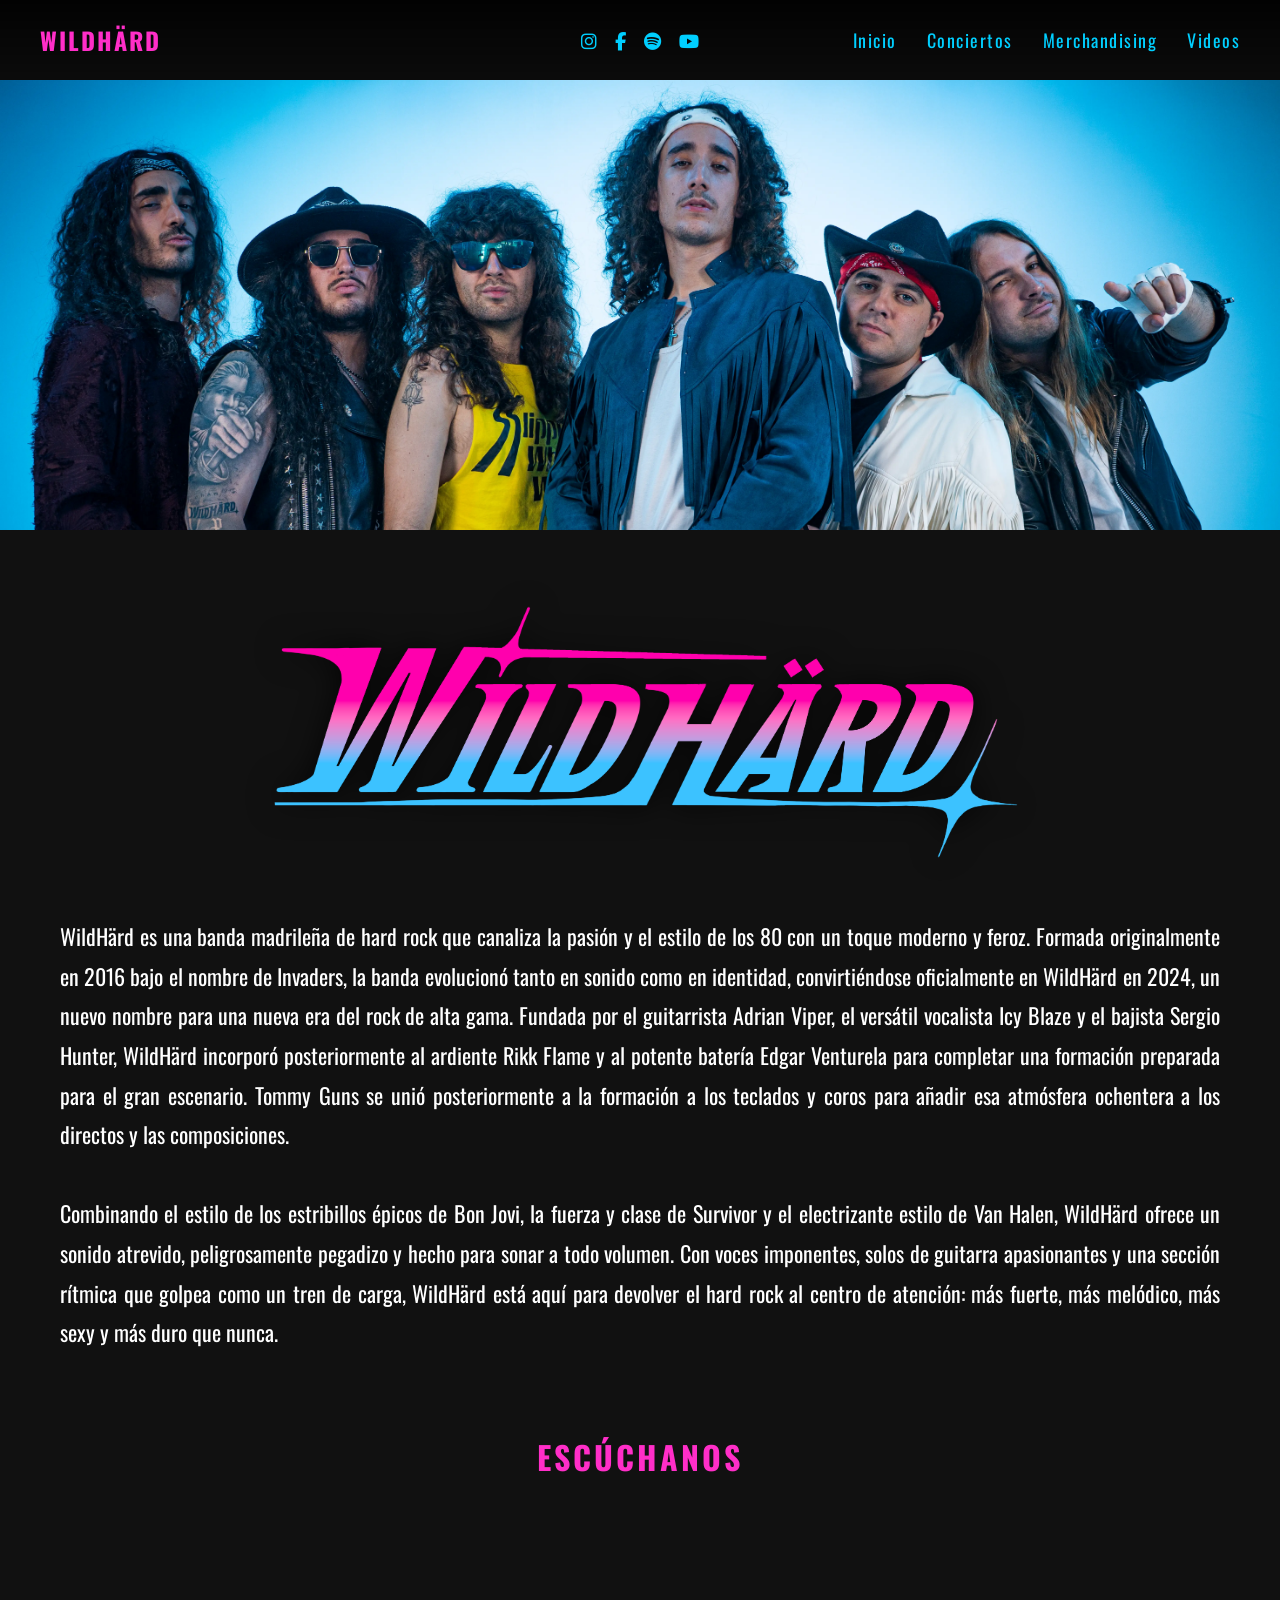
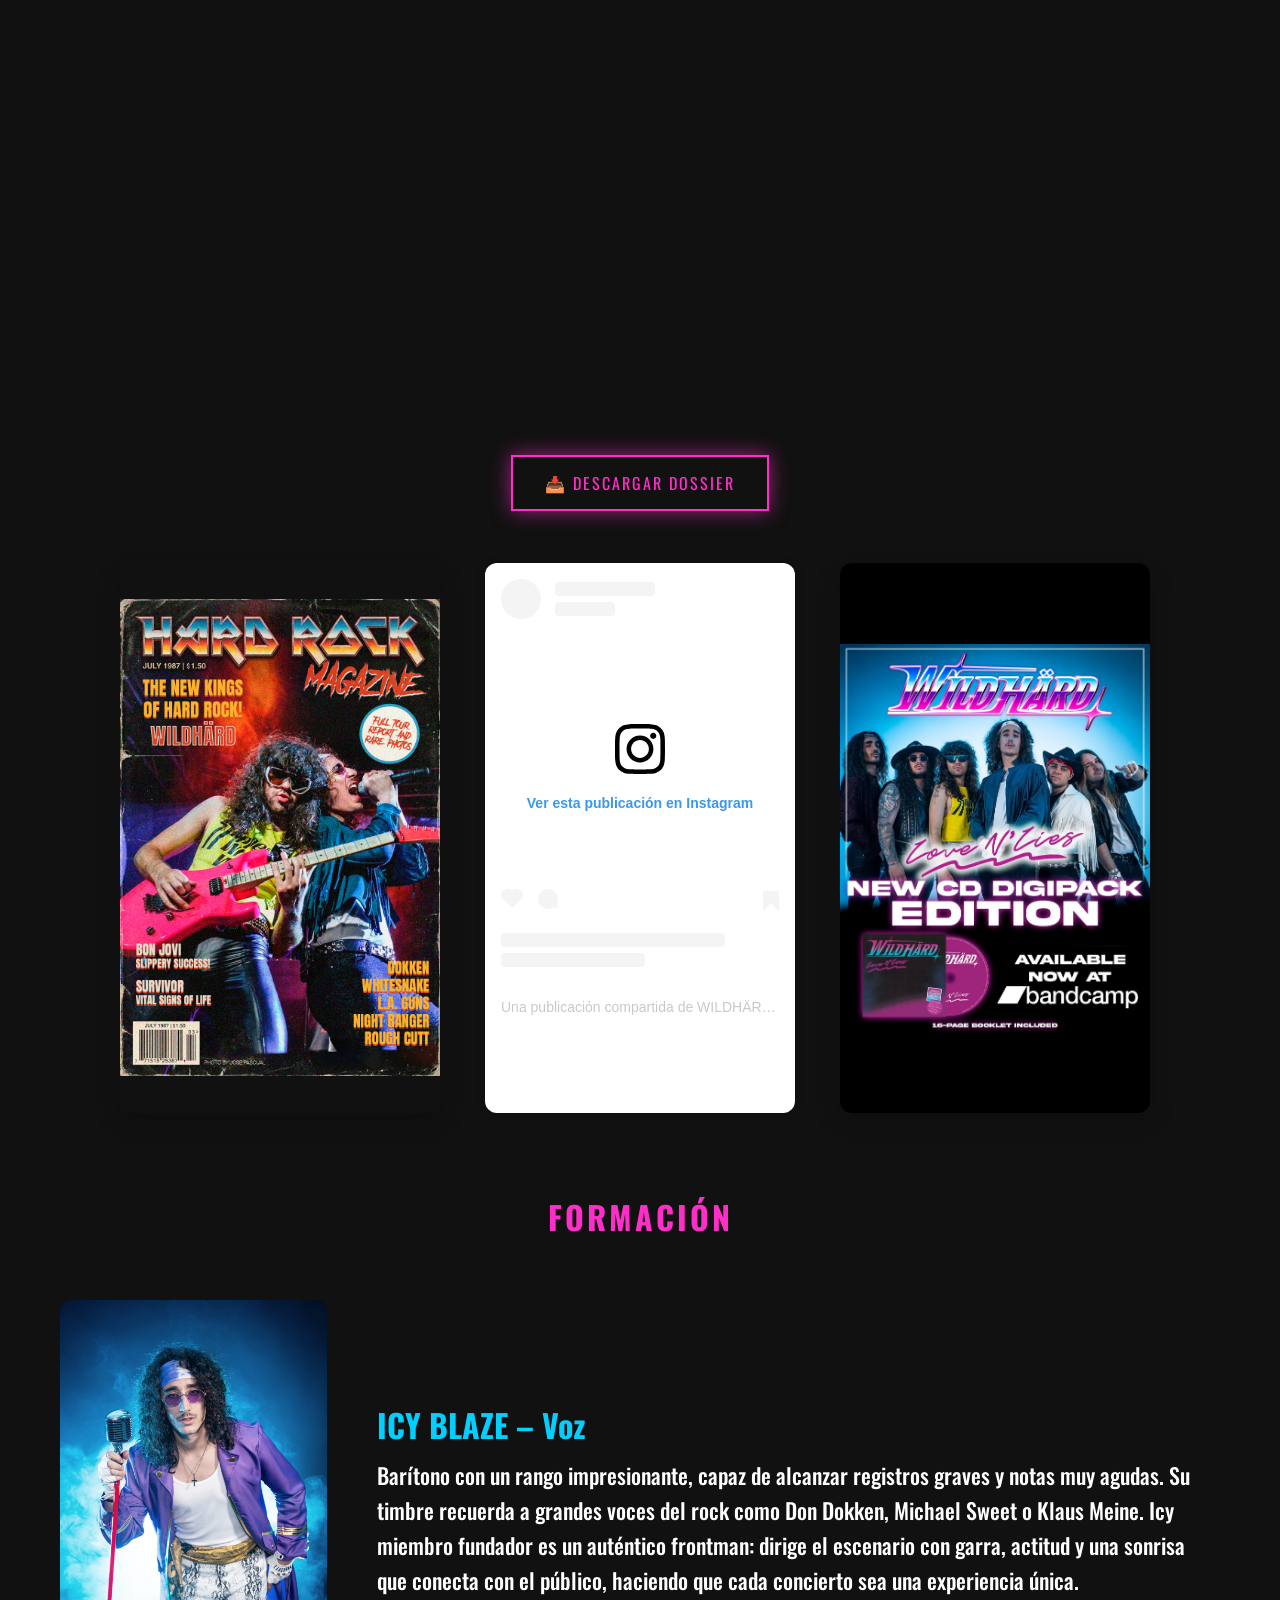
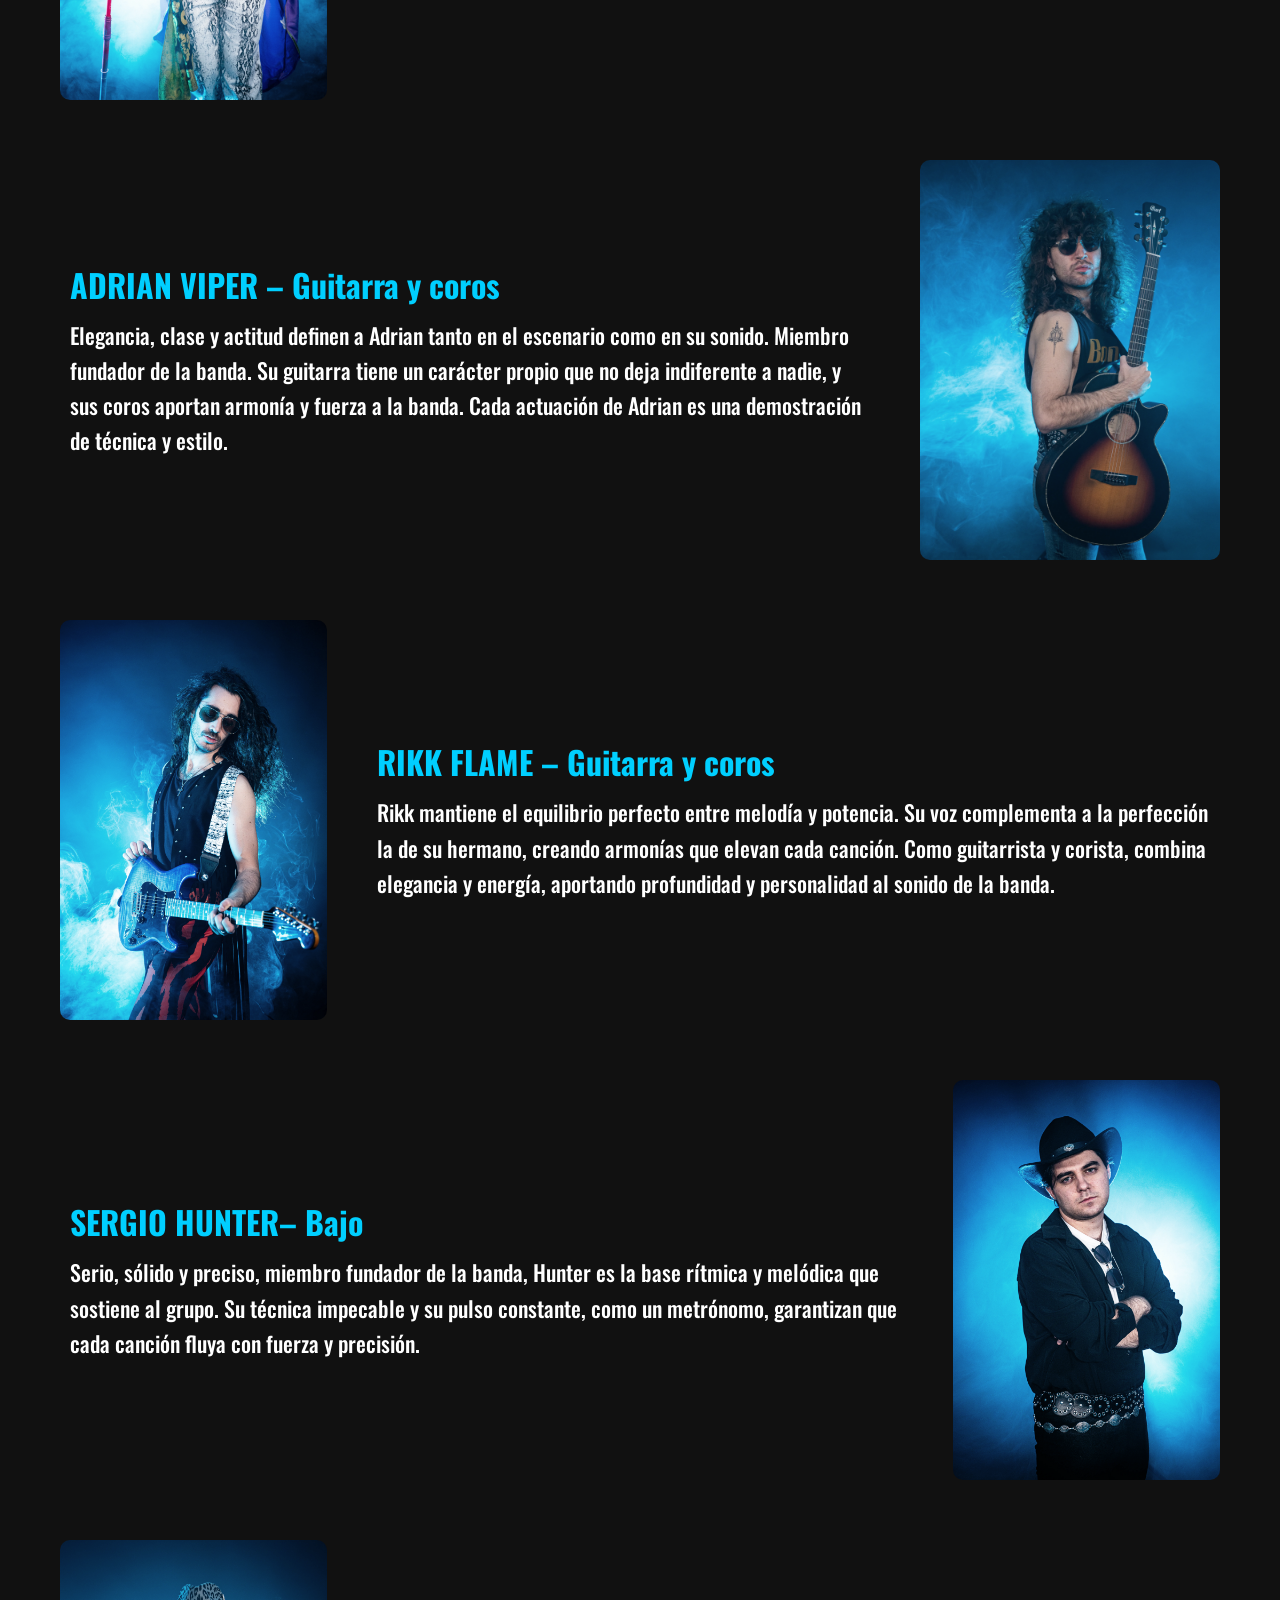
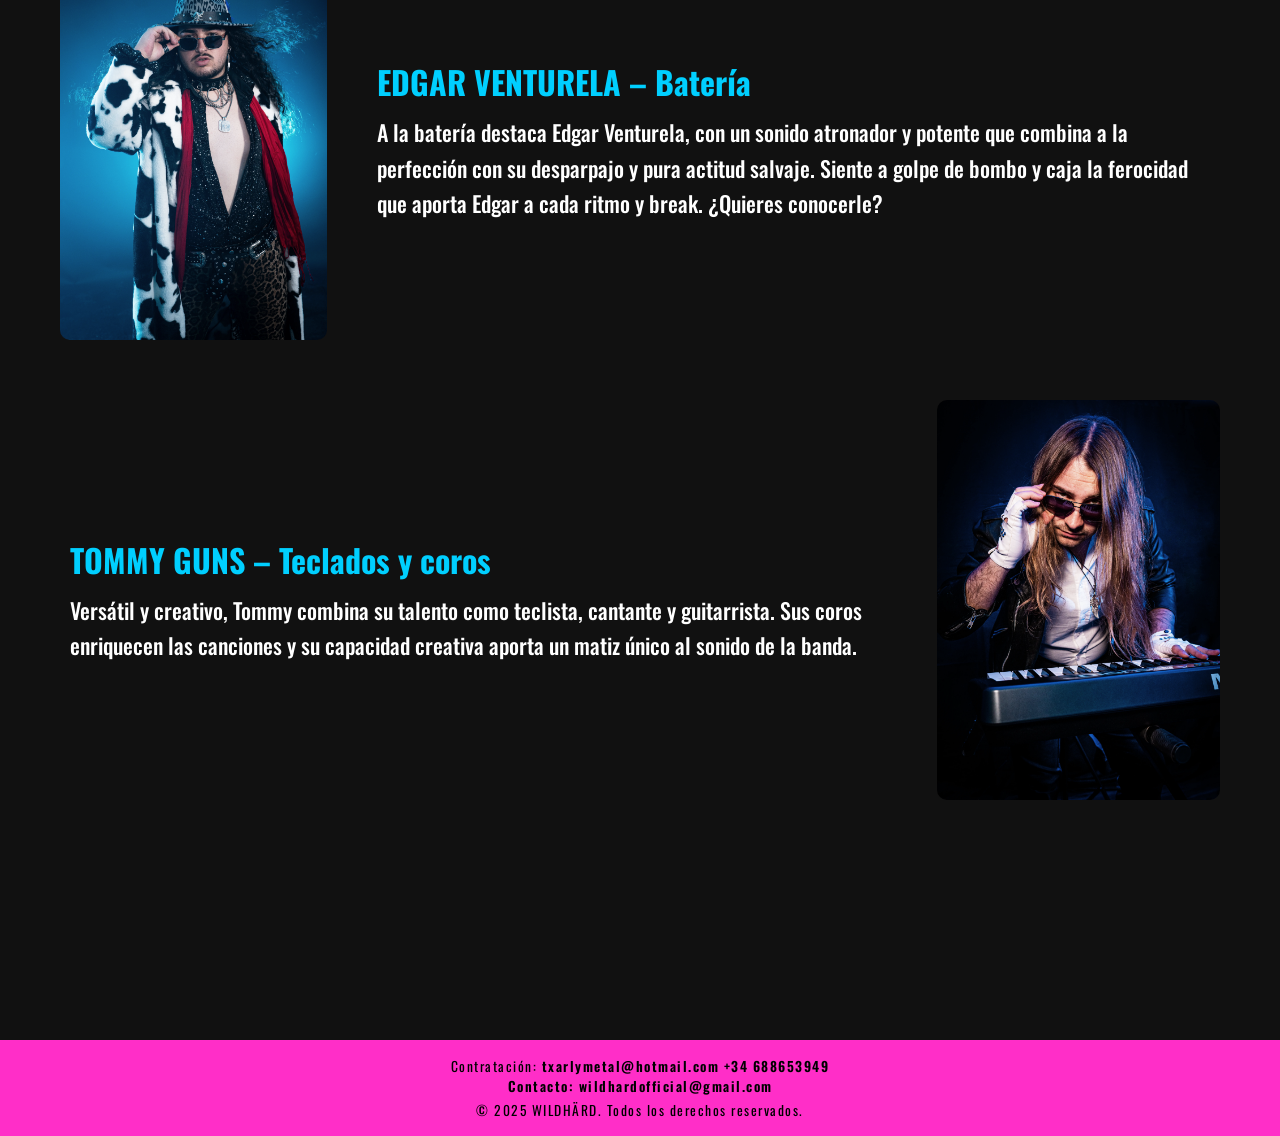
==== commit 4bdb339f: "Diseño final tres columnas con iframe de instagram" ====
--- a/index.html
+++ b/index.html
@@ -10,6 +10,48 @@
     <link rel="stylesheet" href="style.css">
     <link href="https://fonts.googleapis.com/css2?family=Oswald:wght@300;400;600&display=swap" rel="stylesheet">
     <link rel="stylesheet" href="https://cdnjs.cloudflare.com/ajax/libs/font-awesome/6.5.1/css/all.min.css">
+    <link rel="icon" href="img/icono.ico">
+    <script type="application/ld+json">
+        {
+        "@context": "https://schema.org",
+        "@type": "MusicGroup",
+        "name": "WildHärd",
+        "url": "https://wildhardofficial.com",
+        "genre": "Hard Rock",
+        "sameAs": [
+            "https://www.facebook.com/wildhardofficial",
+            "https://www.instagram.com/wildhardofficial",
+            "https://open.spotify.com/intl-es/artist/3HBIdpcmP59kDYQdPe7354",
+             "https://www.youtube.com/@wildhardofficial/"
+        ],
+        "member": [
+            {
+            "@type": "Person",
+            "name": "Icy Blaze"
+            },
+            {
+            "@type": "Person",
+            "name": "Adrian Viper"
+            },
+            {
+            "@type": "Person",
+            "name": "Rikk Flame"
+            },
+            {
+            "@type": "Person",
+            "name": "Sergio Hunter"
+            },
+            {
+            "@type": "Person",
+            "name": "Edgar Venturela"
+            },
+            {
+            "@type": "Person",
+            "name": "Tommy Guns"
+            }
+        ]
+        }
+</script>
 </head>
 <body>
 
@@ -29,6 +71,9 @@
             </a>
             <a href="https://open.spotify.com/intl-es/artist/3HBIdpcmP59kDYQdPe7354?si=cLyb7bf_Ti2U7myqOc367A" target="_blank">
                 <i class="fab fa-spotify"></i>
+            </a>
+            <a href="https://www.youtube.com/@wildhardofficial" target="_blank">
+                <i class="fab fa-youtube"></i>
             </a>
         </div>
 
@@ -93,6 +138,30 @@
          <a href="img\WILDHÄRD DOSSIER.pdf" class="dossier-btn" target="_blank">
             📥 DESCARGAR DOSSIER
         </a>
+
+      <div class="contenedor-seccion">
+            <div class="revista">
+                <img src="img/Revista.webp" alt="Portada de la revista">
+            </div>
+            <div class="video-container">
+                <!-- Eliminamos los atributos fijos de ancho y alto para controlarlos con CSS -->
+              <blockquote class="instagram-media" data-instgrm-captioned data-instgrm-permalink="https://www.instagram.com/reel/DZsTCTaNciB/?utm_source=ig_embed&amp;utm_campaign=loading" 
+              data-instgrm-version="14" style=" background:#FFF; border:0; border-radius:3px; 
+              box-shadow:0 0 1px 0 rgba(0,0,0,0.5),0 1px 10px 0 rgba(0,0,0,0.15); 
+              margin: 1px; max-width:540px; min-width:326px; padding:0; width:99.375%; 
+              width:-webkit-calc(100% - 2px); width:calc(100% - 2px);"><div style="padding:16px;"> 
+                <a href="https://www.instagram.com/reel/DZsTCTaNciB/?utm_source=ig_embed&amp;utm_campaign=loading" style=" background:#FFFFFF; line-height:0; padding:0 0; text-align:center; text-decoration:none; 
+                width:100%;" target="_blank"> <div style=" display: flex; flex-direction: row; align-items: center;"> <div style="background-color: #F4F4F4; border-radius: 50%; flex-grow: 0; height: 40px; margin-right: 14px; width: 40px;"></div> <div style="display: flex; flex-direction: column; flex-grow: 1; justify-content: center;"> <div style=" background-color: #F4F4F4; border-radius: 4px; flex-grow: 0; height: 14px; margin-bottom: 6px; width: 100px;"></div> <div style=" background-color: #F4F4F4; border-radius: 4px; flex-grow: 0; height: 14px; width: 60px;"></div></div></div><div style="padding: 19% 0;"></div> <div style="display:block; height:50px; margin:0 auto 12px; width:50px;"><svg width="50px" height="50px" viewBox="0 0 60 60" version="1.1" xmlns="https://www.w3.org/2000/svg" xmlns:xlink="https://www.w3.org/1999/xlink"><g stroke="none" stroke-width="1" fill="none" fill-rule="evenodd"><g transform="translate(-511.000000, -20.000000)" fill="#000000"><g><path d="M556.869,30.41 C554.814,30.41 553.148,32.076 553.148,34.131 C553.148,36.186 554.814,37.852 556.869,37.852 C558.924,37.852 560.59,36.186 560.59,34.131 C560.59,32.076 558.924,30.41 556.869,30.41 M541,60.657 C535.114,60.657 530.342,55.887 530.342,50 C530.342,44.114 535.114,39.342 541,39.342 C546.887,39.342 551.658,44.114 551.658,50 C551.658,55.887 546.887,60.657 541,60.657 M541,33.886 C532.1,33.886 524.886,41.1 524.886,50 C524.886,58.899 532.1,66.113 541,66.113 C549.9,66.113 557.115,58.899 557.115,50 C557.115,41.1 549.9,33.886 541,33.886 M565.378,62.101 C565.244,65.022 564.756,66.606 564.346,67.663 C563.803,69.06 563.154,70.057 562.106,71.106 C561.058,72.155 560.06,72.803 558.662,73.347 C557.607,73.757 556.021,74.244 553.102,74.378 C549.944,74.521 548.997,74.552 541,74.552 C533.003,74.552 532.056,74.521 528.898,74.378 C525.979,74.244 524.393,73.757 523.338,73.347 C521.94,72.803 520.942,72.155 519.894,71.106 C518.846,70.057 518.197,69.06 517.654,67.663 C517.244,66.606 516.755,65.022 516.623,62.101 C516.479,58.943 516.448,57.996 516.448,50 C516.448,42.003 516.479,41.056 516.623,37.899 C516.755,34.978 517.244,33.391 517.654,32.338 C518.197,30.938 518.846,29.942 519.894,28.894 C520.942,27.846 521.94,27.196 523.338,26.654 C524.393,26.244 525.979,25.756 528.898,25.623 C532.057,25.479 533.004,25.448 541,25.448 C548.997,25.448 549.943,25.479 553.102,25.623 C556.021,25.756 557.607,26.244 558.662,26.654 C560.06,27.196 561.058,27.846 562.106,28.894 C563.154,29.942 563.803,30.938 564.346,32.338 C564.756,33.391 565.244,34.978 565.378,37.899 C565.522,41.056 565.552,42.003 565.552,50 C565.552,57.996 565.522,58.943 565.378,62.101 M570.82,37.631 C570.674,34.438 570.167,32.258 569.425,30.349 C568.659,28.377 567.633,26.702 565.965,25.035 C564.297,23.368 562.623,22.342 560.652,21.575 C558.743,20.834 556.562,20.326 553.369,20.18 C550.169,20.033 549.148,20 541,20 C532.853,20 531.831,20.033 528.631,20.18 C525.438,20.326 523.257,20.834 521.349,21.575 C519.376,22.342 517.703,23.368 516.035,25.035 C514.368,26.702 513.342,28.377 512.574,30.349 C511.834,32.258 511.326,34.438 511.181,37.631 C511.035,40.831 511,41.851 511,50 C511,58.147 511.035,59.17 511.181,62.369 C511.326,65.562 511.834,67.743 512.574,69.651 C513.342,71.625 514.368,73.296 516.035,74.965 C517.703,76.634 519.376,77.658 521.349,78.425 C523.257,79.167 525.438,79.673 528.631,79.82 C531.831,79.965 532.853,80.001 541,80.001 C549.148,80.001 550.169,79.965 553.369,79.82 C556.562,79.673 558.743,79.167 560.652,78.425 C562.623,77.658 564.297,76.634 565.965,74.965 C567.633,73.296 568.659,71.625 569.425,69.651 C570.167,67.743 570.674,65.562 570.82,62.369 C570.966,59.17 571,58.147 571,50 C571,41.851 570.966,40.831 570.82,37.631"></path></g></g></g></svg></div><div style="padding-top: 8px;"> <div style=" color:#3897f0; font-family:Arial,sans-serif; font-size:14px; font-style:normal; font-weight:550; line-height:18px;">Ver esta publicación en Instagram</div></div><div style="padding: 12.5% 0;"></div> <div style="display: flex; flex-direction: row; margin-bottom: 14px; align-items: center;"><div> <div style="background-color: #F4F4F4; border-radius: 50%; height: 12.5px; width: 12.5px; transform: translateX(0px) translateY(7px);"></div> <div style="background-color: #F4F4F4; height: 12.5px; transform: rotate(-45deg) translateX(3px) translateY(1px); width: 12.5px; flex-grow: 0; margin-right: 14px; margin-left: 2px;"></div> <div style="background-color: #F4F4F4; border-radius: 50%; height: 12.5px; width: 12.5px; transform: translateX(9px) translateY(-18px);"></div></div><div style="margin-left: 8px;"> <div style=" background-color: #F4F4F4; border-radius: 50%; flex-grow: 0; height: 20px; width: 20px;"></div> <div style=" width: 0; height: 0; border-top: 2px solid transparent; border-left: 6px solid #f4f4f4; border-bottom: 2px solid transparent; transform: translateX(16px) translateY(-4px) rotate(30deg)"></div></div><div style="margin-left: auto;"> <div style=" width: 0px; border-top: 8px solid #F4F4F4; border-right: 8px solid transparent; transform: translateY(16px);"></div> <div style=" background-color: #F4F4F4; flex-grow: 0; height: 12px; width: 16px; transform: translateY(-4px);"></div> <div style=" width: 0; height: 0; border-top: 8px solid #F4F4F4; border-left: 8px solid transparent; transform: translateY(-4px) translateX(8px);"></div></div></div> <div style="display: flex; flex-direction: column; flex-grow: 1; justify-content: center; margin-bottom: 24px;"> <div style=" background-color: #F4F4F4; border-radius: 4px; flex-grow: 0; height: 14px; margin-bottom: 6px; width: 224px;"></div> <div style=" background-color: #F4F4F4; border-radius: 4px; flex-grow: 0; height: 14px; width: 144px;"></div></div></a><p style=" color:#c9c8cd; font-family:Arial,sans-serif; font-size:14px; line-height:17px; margin-bottom:0; margin-top:8px; overflow:hidden; padding:8px 0 7px; text-align:center; text-overflow:ellipsis; white-space:nowrap;"><a href="https://www.instagram.com/reel/DZsTCTaNciB/?utm_source=ig_embed&amp;utm_campaign=loading" style=" color:#c9c8cd; font-family:Arial,sans-serif; font-size:14px; font-style:normal; font-weight:normal; line-height:17px; text-decoration:none;" target="_blank">Una publicación compartida de WILDHÄRD (@wildhardofficial)</a></p></div></blockquote>
+            <script async src="//www.instagram.com/embed.js"></script>
+            
+        </div>
+            <div class="promo-container">
+        <!-- Añadimos un contenedor interno para controlar el tamaño visual exacto -->
+                <div class="promo-wrapper">
+                    <img src="img/cd-promo.webp" alt="CD Promocional">
+                </div>
+            </div>
+        </div>
 </section>
 
     <section class="members">
--- a/style.css
+++ b/style.css
@@ -232,6 +232,108 @@
     line-height: 1.8;
 }
 
+/* --- ESTILOS GENERALES Y MÓVIL (Por defecto, uno abajo del otro) --- */
+.contenedor-seccion {
+    display: flex;
+    flex-direction: column; /* Apila los elementos en vertical para móvil */
+    gap: 30px;              /* Espacio de separación entre la foto y el vídeo */
+    margin-top: 5%;
+    width: 100%;
+    align-items: center;    /* Centra ambos elementos en la pantalla del móvil */
+}
+
+.revista img, 
+.video-container video {
+    width: 100%;
+    height: auto;
+    display: block;
+}
+
+/* El vídeo vertical mantiene su aspecto de smartphone */
+.video-container video {
+    max-width: 320px;       /* Evita que en móviles grandes el vídeo se desparrame */
+    aspect-ratio: 9 / 16;
+    object-fit: cover;
+}
+
+/* --- ESTILOS PARA ORDENADOR (Pantallas medianas y grandes) --- */
+@media (min-width: 768px) {
+    .contenedor-seccion {
+        display: flex;
+        flex-direction: row;
+        align-items: center;     
+        justify-content: center; 
+        gap: 40px;               
+        max-width: 1200px;       
+        margin: 5% auto 0 auto;  
+    }
+
+    /* CONTENEDORES PADRE ESTRUCTURALES */
+    .revista, .video-container, .promo-container {
+        flex: 1;                 
+        height: 550px;           /* Altura fija estricta para los tres bloques */
+        display: flex;
+        min-width: 0;            
+    }
+
+    .revista { justify-content: flex-end; }
+    .video-container { justify-content: center; }
+    .promo-container { justify-content: flex-start; }
+
+    /* 1. LA REVISTA (Izquierda) */
+    .revista img {
+        height: 100%;            
+        object-fit: contain;     
+        border-radius: 4px;      
+        box-shadow: 0 10px 25px rgba(0,0,0,0.2);
+        transition: all 0.3s ease;
+    }
+
+    /* 2. ¡LA CAJA DEL REEL DE INSTAGRAM! (Centro) */
+    /* Apuntamos tanto al blockquote inicial como al iframe que genera el script */
+    .video-container .instagram-media,
+    .video-container iframe {
+        width: 310px !important;       /* Forzamos el mismo ancho estricto que el CD */
+        min-width: 310px !important;   /* Evita que Instagram intente auto-expandirse */
+        height: 100% !important;       /* Forzamos a que llene los 550px de alto */
+        max-height: 550px !important;  
+        border-radius: 12px !important;/* Esquinas redondeadas estéticas */
+        border: none !important;       /* Eliminamos el recuadro gris nativo de Instagram */
+        box-shadow: 0 10px 25px rgba(0,0,0,0.2);
+        margin: 0 !important;          /* Centrado limpio */
+        transition: all 0.3s ease;
+    }
+
+    /* 3. EL CONTENEDOR DEL CD (Derecha) */
+    .promo-wrapper {
+        width: 310px;             /* Mismo ancho estricto que el reel */
+        height: 100%;             /* Misma altura estricta (550px) */
+        background-color: #000000;
+        display: flex;
+        align-items: center;      
+        justify-content: center;  
+        border-radius: 12px;      
+        box-shadow: 0 10px 25px rgba(0,0,0,0.2);
+        overflow: hidden;         
+        transition: all 0.3s ease;
+    }
+
+    .promo-wrapper img {
+        width: 100%;              
+        height: auto;             
+        max-height: 100%;         
+        object-fit: contain;      
+    }
+
+    /* EFECTO HOVER UNIFICADO (Con animación rosa) */
+    .revista img:hover,
+    .video-container iframe:hover,
+    .video-container .instagram-media:hover,
+    .promo-wrapper:hover {
+        transform: translateY(-5px); 
+        box-shadow: 0 15px 30px rgba(255, 105, 180, 0.6) !important; /* Brillo rosa intenso */
+    }
+}
 /* MEMBERS */
 .members {
     max-width: 1500px;
